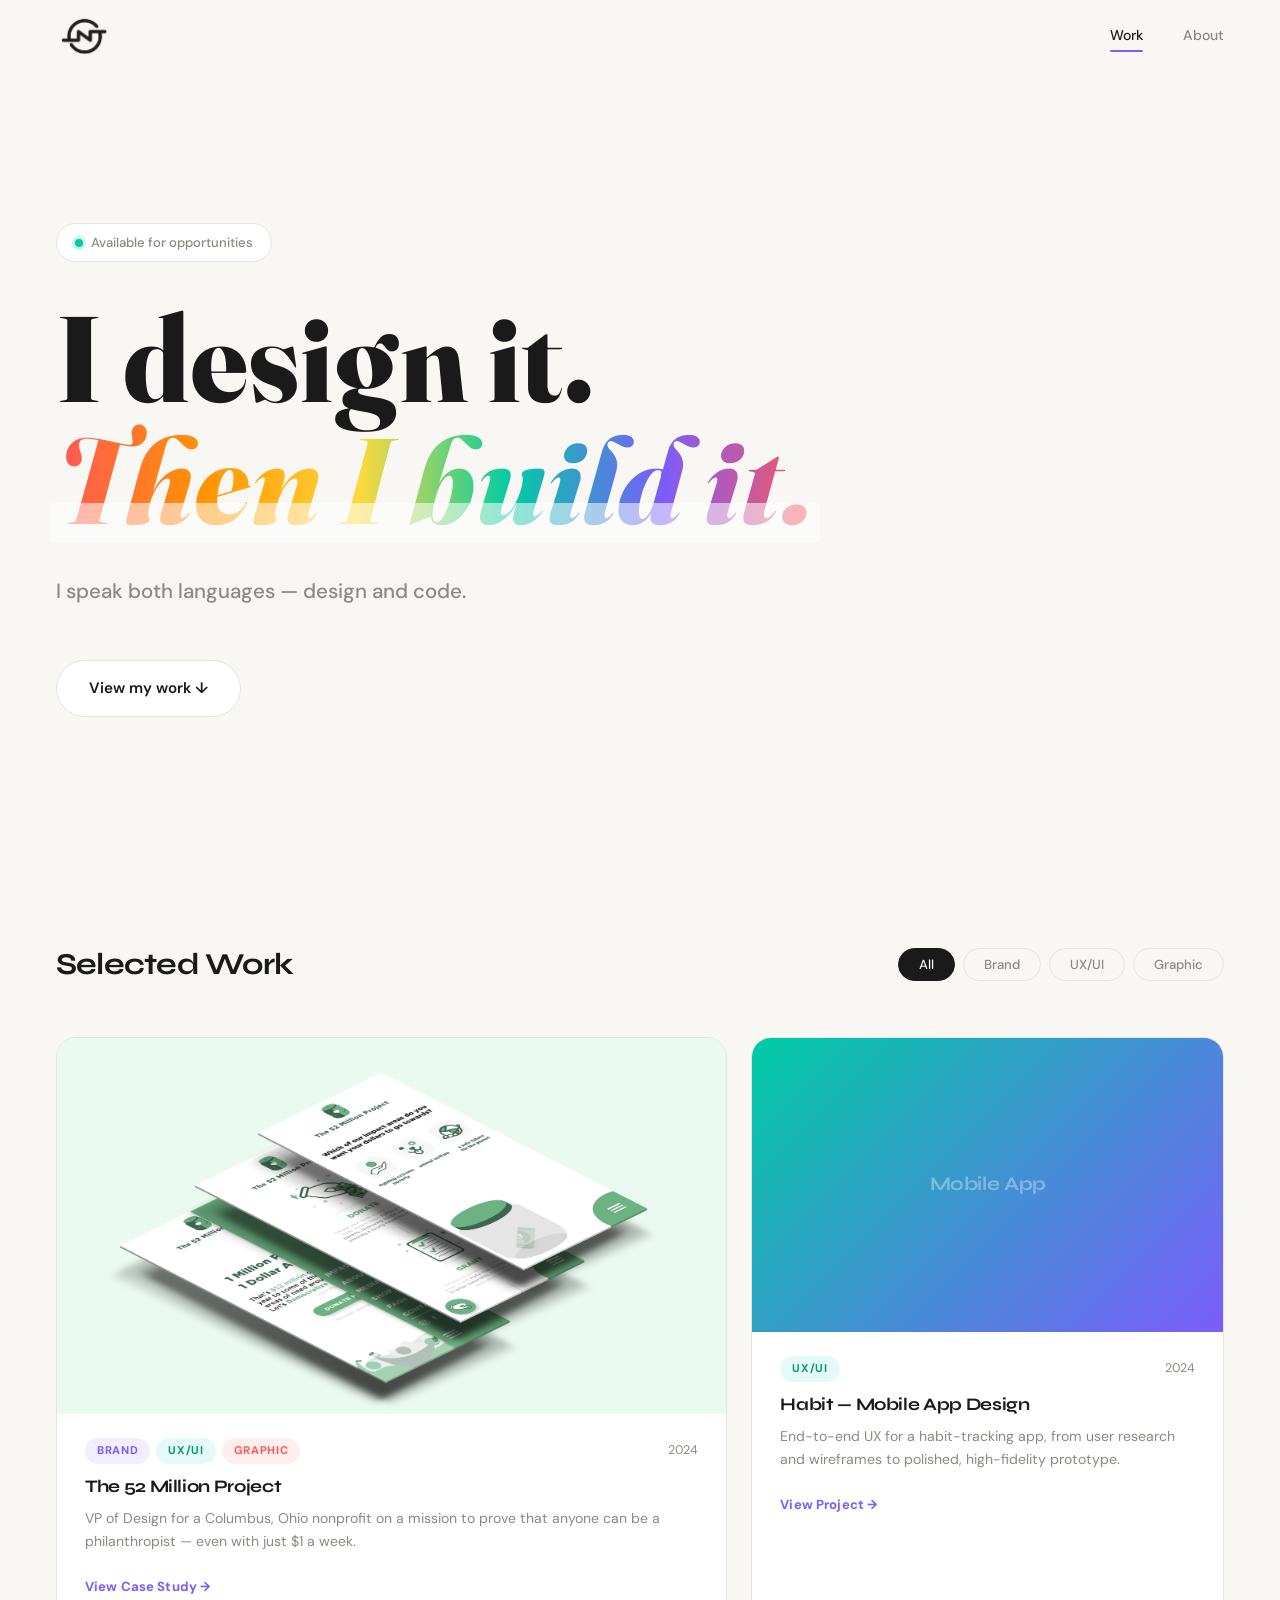
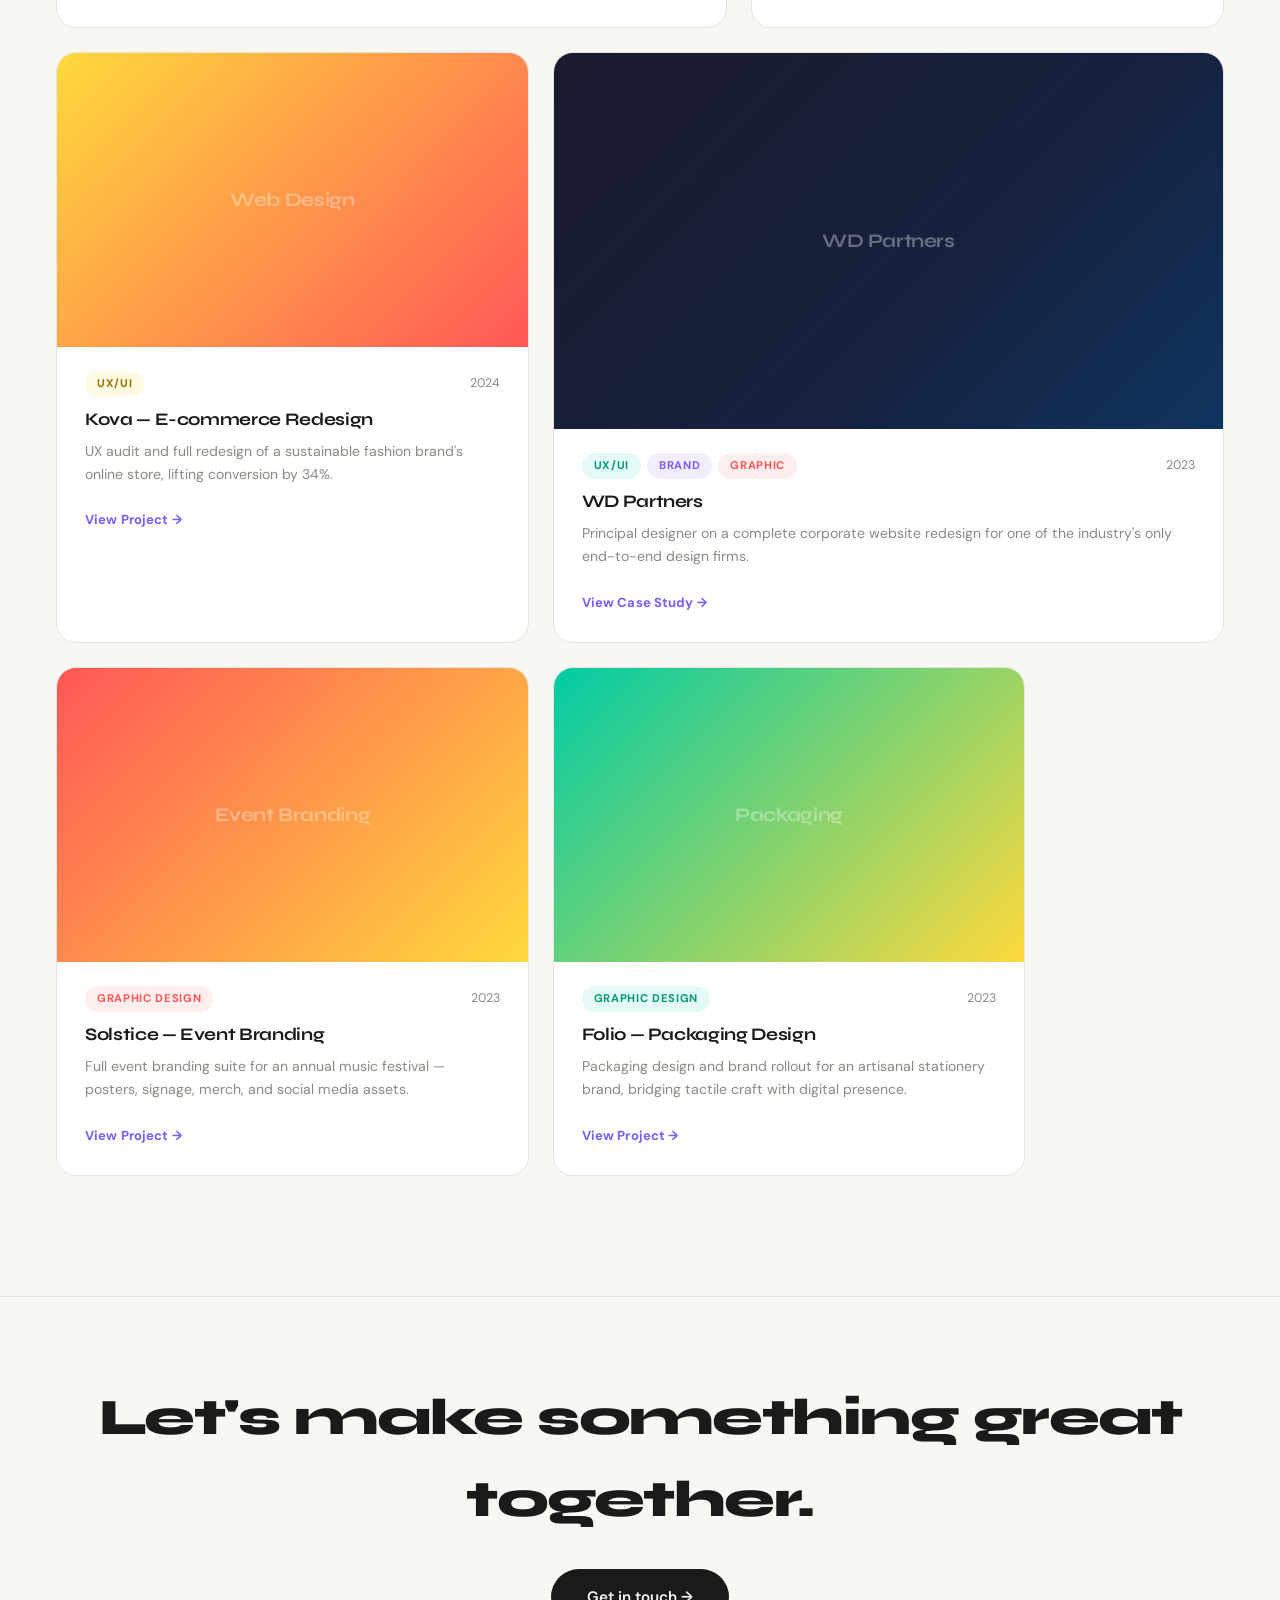
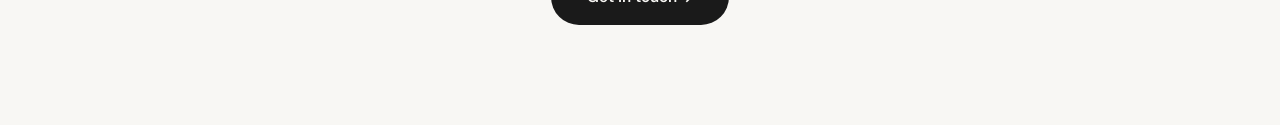
==== index.html @ 89719094 "Add WD Partners case study Co-Authored-By: Claude Sonnet 4.6 <noreply@anthropic.com>" ====
<!DOCTYPE html>
<html lang="en">
<head>
  <meta charset="UTF-8">
  <meta name="viewport" content="width=device-width, initial-scale=1.0">
  <title>Your Name — Designer</title>
  <link rel="preconnect" href="https://fonts.googleapis.com">
  <link rel="preconnect" href="https://fonts.gstatic.com" crossorigin>
  <link href="https://fonts.googleapis.com/css2?family=Fraunces:ital,opsz,wght@0,9..144,700;0,9..144,800;1,9..144,700;1,9..144,800&family=Syne:wght@400;600;700;800&family=DM+Sans:ital,opsz,wght@0,9..40,300;0,9..40,400;0,9..40,500;1,9..40,300&display=swap" rel="stylesheet">
  <link rel="stylesheet" href="style.css">
</head>
<body>

  <!-- Navigation -->
  <nav class="nav" id="nav">
    <a href="index.html" class="nav-logo">
      <img src="images/logo.png" alt="Nick Stewart" class="nav-logo-img">
    </a>
    <div class="nav-links">
      <a href="index.html" class="nav-link active">Work</a>
      <a href="about.html" class="nav-link">About</a>
    </div>
  </nav>

  <!-- Hero -->
  <section class="hero">
    <div class="hero-badge">
      <span class="badge-dot"></span>
      Available for opportunities
    </div>
    <h1 class="hero-title">
      I design it.<br>
      <em><span class="highlight">Then I build it.</span></em>
    </h1>
    <p class="hero-sub">
      I speak both languages — design and code.
    </p>
    <a href="#work" class="hero-cta">View my work ↓</a>
  </section>

  <!-- Work -->
  <section class="work" id="work">
    <div class="section-header">
      <h2 class="section-title">Selected Work</h2>
      <div class="filter-tabs">
        <button class="filter-btn active" data-filter="all">All</button>
        <button class="filter-btn" data-filter="brand">Brand</button>
        <button class="filter-btn" data-filter="ux">UX/UI</button>
        <button class="filter-btn" data-filter="graphic">Graphic</button>
      </div>
    </div>

    <div class="projects-grid">

      <!-- Project 1 — Featured -->
      <article class="project-card featured reveal" data-category="brand ux graphic">
        <a href="52-million-project.html" class="project-img-link">
          <div class="project-img" style="background-image: url('images/PerspectiveMockup52.jpg'); background-size: cover; background-position: center;">
          </div>
        </a>
        <div class="project-info">
          <div class="project-meta">
            <div class="project-tags">
              <span class="project-tag tag-purple">Brand</span>
              <span class="project-tag tag-mint">UX/UI</span>
              <span class="project-tag tag-coral">Graphic</span>
            </div>
            <span class="project-year">2024</span>
          </div>
          <h3 class="project-title">The 52 Million Project</h3>
          <p class="project-desc">VP of Design for a Columbus, Ohio nonprofit on a mission to prove that anyone can be a philanthropist — even with just $1 a week.</p>
          <a href="52-million-project.html" class="project-link">View Case Study →</a>
        </div>
      </article>

      <!-- Project 2 -->
      <article class="project-card reveal" data-category="ux">
        <div class="project-img" style="background: linear-gradient(135deg, #00CBA4 0%, #7C5CFC 100%);">
          <div class="project-placeholder-text">Mobile App</div>
        </div>
        <div class="project-info">
          <div class="project-meta">
            <span class="project-tag tag-mint">UX/UI</span>
            <span class="project-year">2024</span>
          </div>
          <h3 class="project-title">Habit — Mobile App Design</h3>
          <p class="project-desc">End-to-end UX for a habit-tracking app, from user research and wireframes to polished, high-fidelity prototype.</p>
          <span class="project-link">View Project →</span>
        </div>
      </article>

      <!-- Project 3 -->
      <article class="project-card reveal" data-category="ux">
        <div class="project-img" style="background: linear-gradient(135deg, #FFD93D 0%, #FF5757 100%);">
          <div class="project-placeholder-text">Web Design</div>
        </div>
        <div class="project-info">
          <div class="project-meta">
            <span class="project-tag tag-yellow">UX/UI</span>
            <span class="project-year">2024</span>
          </div>
          <h3 class="project-title">Kova — E-commerce Redesign</h3>
          <p class="project-desc">UX audit and full redesign of a sustainable fashion brand's online store, lifting conversion by 34%.</p>
          <span class="project-link">View Project →</span>
        </div>
      </article>

      <!-- Project 4 — Featured -->
      <article class="project-card featured reveal" data-category="ux brand graphic">
        <a href="wd-partners.html" class="project-img-link">
          <div class="project-img" style="background: linear-gradient(135deg, #1a1a2e 0%, #16213e 60%, #0f3460 100%);">
            <div class="project-placeholder-text">WD Partners</div>
          </div>
        </a>
        <div class="project-info">
          <div class="project-meta">
            <div class="project-tags">
              <span class="project-tag tag-mint">UX/UI</span>
              <span class="project-tag tag-purple">Brand</span>
              <span class="project-tag tag-coral">Graphic</span>
            </div>
            <span class="project-year">2023</span>
          </div>
          <h3 class="project-title">WD Partners</h3>
          <p class="project-desc">Principal designer on a complete corporate website redesign for one of the industry's only end-to-end design firms.</p>
          <a href="wd-partners.html" class="project-link">View Case Study →</a>
        </div>
      </article>

      <!-- Project 5 -->
      <article class="project-card reveal" data-category="graphic">
        <div class="project-img" style="background: linear-gradient(135deg, #FF5757 0%, #FFD93D 100%);">
          <div class="project-placeholder-text">Event Branding</div>
        </div>
        <div class="project-info">
          <div class="project-meta">
            <span class="project-tag tag-coral">Graphic Design</span>
            <span class="project-year">2023</span>
          </div>
          <h3 class="project-title">Solstice — Event Branding</h3>
          <p class="project-desc">Full event branding suite for an annual music festival — posters, signage, merch, and social media assets.</p>
          <span class="project-link">View Project →</span>
        </div>
      </article>

      <!-- Project 6 -->
      <article class="project-card reveal" data-category="graphic">
        <div class="project-img" style="background: linear-gradient(135deg, #00CBA4 0%, #FFD93D 100%);">
          <div class="project-placeholder-text">Packaging</div>
        </div>
        <div class="project-info">
          <div class="project-meta">
            <span class="project-tag tag-mint">Graphic Design</span>
            <span class="project-year">2023</span>
          </div>
          <h3 class="project-title">Folio — Packaging Design</h3>
          <p class="project-desc">Packaging design and brand rollout for an artisanal stationery brand, bridging tactile craft with digital presence.</p>
          <span class="project-link">View Project →</span>
        </div>
      </article>

    </div>
  </section>

  <!-- Footer -->
  <footer class="footer">
    <p class="footer-text">Let's make something great together.</p>
    <a href="about.html" class="footer-cta">Get in touch →</a>
  </footer>

  <script src="script.js"></script>
</body>
</html>
---- style.css ----
/* ===========================
   DESIGN TOKENS
=========================== */
:root {
  --bg: #F8F7F4;
  --surface: #FFFFFF;
  --text: #1A1A1A;
  --text-muted: #8A8A84;
  --coral: #FF5757;
  --purple: #7C5CFC;
  --mint: #00CBA4;
  --yellow: #FFD93D;
  --border: #E5E5DF;

  --font-display: 'Syne', sans-serif;
  --font-body: 'DM Sans', sans-serif;

  --radius: 20px;
  --radius-sm: 10px;
  --nav-height: 72px;
  --transition: 0.3s cubic-bezier(0.4, 0, 0.2, 1);
}

/* ===========================
   RESET & BASE
=========================== */
*, *::before, *::after {
  box-sizing: border-box;
  margin: 0;
  padding: 0;
}

html { scroll-behavior: smooth; }

body {
  font-family: var(--font-body);
  background: var(--bg);
  color: var(--text);
  line-height: 1.6;
  -webkit-font-smoothing: antialiased;
}

a { text-decoration: none; color: inherit; }

/* ===========================
   NAVIGATION
=========================== */
.nav {
  position: fixed;
  top: 0;
  left: 0;
  right: 0;
  height: var(--nav-height);
  display: flex;
  align-items: center;
  justify-content: space-between;
  padding: 0 56px;
  z-index: 100;
  transition: var(--transition);
}

.nav.scrolled {
  background: rgba(248, 247, 244, 0.92);
  backdrop-filter: blur(12px);
  -webkit-backdrop-filter: blur(12px);
  border-bottom: 1px solid var(--border);
}

.nav-logo {
  display: flex;
  align-items: center;
  transition: opacity var(--transition);
}

.nav-logo:hover { opacity: 0.75; }

.nav-logo-img {
  height: 48px;
  width: auto;
  display: block;
}

.nav-links { display: flex; gap: 40px; }

.nav-link {
  font-size: 0.88rem;
  font-weight: 500;
  color: var(--text-muted);
  transition: color var(--transition);
  position: relative;
  padding-bottom: 2px;
}

.nav-link::after {
  content: '';
  position: absolute;
  bottom: -4px;
  left: 0;
  width: 0;
  height: 2px;
  background: var(--purple);
  border-radius: 2px;
  transition: width var(--transition);
}

.nav-link:hover,
.nav-link.active { color: var(--text); }

.nav-link:hover::after,
.nav-link.active::after { width: 100%; }

/* ===========================
   HERO — INDEX
=========================== */
.hero {
  min-height: 100vh;
  display: flex;
  flex-direction: column;
  justify-content: center;
  padding: calc(var(--nav-height) + 48px) 56px 80px;
  max-width: 1280px;
  margin: 0 auto;
}

.hero-badge {
  display: inline-flex;
  align-items: center;
  gap: 8px;
  font-size: 0.82rem;
  font-weight: 500;
  color: var(--text-muted);
  margin-bottom: 36px;
  padding: 8px 18px;
  background: var(--surface);
  border: 1px solid var(--border);
  border-radius: 100px;
  width: fit-content;
}

.badge-dot {
  width: 8px;
  height: 8px;
  border-radius: 50%;
  background: var(--mint);
  box-shadow: 0 0 0 3px rgba(0, 203, 164, 0.2);
  animation: pulse-dot 2.5s ease-in-out infinite;
}

@keyframes pulse-dot {
  0%, 100% { box-shadow: 0 0 0 3px rgba(0, 203, 164, 0.2); }
  50% { box-shadow: 0 0 0 7px rgba(0, 203, 164, 0.08); }
}

.hero-title {
  font-family: 'Fraunces', serif;
  font-size: clamp(58px, 9.5vw, 128px);
  font-weight: 800;
  line-height: 1.0;
  letter-spacing: 0.01em;
  margin-bottom: 32px;
}

.hero-title em {
  font-style: italic;
}

.hero-title .highlight,
.about-title .highlight {
  position: relative;
  display: inline-block;
  background: linear-gradient(90deg, #FF5757, #FF9500, #FFD93D, #00CBA4, #7C5CFC, #FF5757);
  -webkit-background-clip: text;
  -webkit-text-fill-color: transparent;
  background-clip: text;
}

.hero-title .highlight::after,
.about-title .highlight::after {
  content: '';
  position: absolute;
  bottom: 0;
  left: -6px;
  right: -6px;
  height: 32%;
  background: rgba(255, 255, 255, 0.55);
  z-index: 1;
  border-radius: 3px;
}

.hero-sub {
  font-size: clamp(1.05rem, 1.6vw, 1.3rem);
  color: var(--text-muted);
  font-weight: 500;
  line-height: 1.7;
  margin-bottom: 52px;
  max-width: 440px;
}

.hero-cta {
  display: inline-flex;
  align-items: center;
  gap: 10px;
  font-size: 0.95rem;
  font-weight: 600;
  color: var(--text);
  padding: 15px 32px;
  background: var(--surface);
  border: 1.5px solid var(--border);
  border-radius: 100px;
  transition: all var(--transition);
  width: fit-content;
}

.hero-cta:hover {
  background: var(--text);
  color: var(--bg);
  border-color: var(--text);
  transform: translateY(-2px);
  box-shadow: 0 12px 32px rgba(26, 26, 26, 0.15);
}

/* ===========================
   WORK SECTION
=========================== */
.work {
  padding: 40px 56px 120px;
  max-width: 1280px;
  margin: 0 auto;
}

.section-header {
  display: flex;
  align-items: center;
  justify-content: space-between;
  margin-bottom: 48px;
  flex-wrap: wrap;
  gap: 20px;
}

.section-title {
  font-family: var(--font-display);
  font-size: 1.9rem;
  font-weight: 700;
  letter-spacing: -0.025em;
}

.filter-tabs { display: flex; gap: 8px; flex-wrap: wrap; }

.filter-btn {
  padding: 7px 20px;
  border: 1.5px solid var(--border);
  border-radius: 100px;
  background: none;
  font-family: var(--font-body);
  font-size: 0.82rem;
  font-weight: 500;
  color: var(--text-muted);
  cursor: pointer;
  transition: all var(--transition);
}

.filter-btn:hover {
  border-color: var(--text);
  color: var(--text);
}

.filter-btn.active {
  background: var(--text);
  border-color: var(--text);
  color: var(--bg);
}

/* ===========================
   PROJECT GRID
=========================== */
.projects-grid {
  display: grid;
  grid-template-columns: repeat(12, 1fr);
  gap: 24px;
}

.project-card {
  grid-column: span 5;
  border-radius: var(--radius);
  overflow: hidden;
  background: var(--surface);
  border: 1px solid var(--border);
  cursor: pointer;
  transition: transform var(--transition), box-shadow var(--transition);
}

.project-card.featured { grid-column: span 7; }

.project-card:nth-child(4) { grid-column: span 7; }
.project-card:nth-child(3) { grid-column: span 5; }

.project-card:hover {
  transform: translateY(-6px);
  box-shadow: 0 20px 56px rgba(0, 0, 0, 0.09);
}

.project-img {
  width: 100%;
  aspect-ratio: 16 / 10;
  display: flex;
  align-items: center;
  justify-content: center;
  overflow: hidden;
  position: relative;
}

.project-card.featured .project-img,
.project-card:nth-child(4) .project-img { aspect-ratio: 16 / 9; }

.project-placeholder-text {
  font-family: var(--font-display);
  font-weight: 700;
  font-size: 1.2rem;
  color: rgba(255, 255, 255, 0.35);
  letter-spacing: -0.02em;
  user-select: none;
}

.project-info { padding: 24px 28px 28px; }

.project-meta {
  display: flex;
  align-items: center;
  justify-content: space-between;
  margin-bottom: 12px;
}

.project-tag {
  font-size: 0.7rem;
  font-weight: 700;
  letter-spacing: 0.06em;
  text-transform: uppercase;
  padding: 4px 12px;
  border-radius: 100px;
}

.tag-purple { background: rgba(124, 92, 252, 0.1); color: var(--purple); }
.tag-mint   { background: rgba(0, 203, 164, 0.1);  color: #009977; }
.tag-coral  { background: rgba(255, 87, 87, 0.1);  color: var(--coral); }
.tag-yellow { background: rgba(255, 217, 61, 0.15); color: #9A7000; }

.project-tags { display: flex; gap: 6px; flex-wrap: wrap; }

.project-img-link { display: block; }
.project-img-link .project-img { transition: opacity var(--transition); }
.project-img-link:hover .project-img { opacity: 0.92; }

.project-year {
  font-size: 0.78rem;
  color: var(--text-muted);
}

.project-title {
  font-family: var(--font-display);
  font-size: 1.1rem;
  font-weight: 700;
  letter-spacing: -0.02em;
  margin-bottom: 8px;
  line-height: 1.3;
}

.project-desc {
  font-size: 0.88rem;
  color: var(--text-muted);
  line-height: 1.65;
  margin-bottom: 20px;
}

.project-link {
  font-size: 0.82rem;
  font-weight: 700;
  color: var(--purple);
  letter-spacing: 0.01em;
  transition: letter-spacing var(--transition);
}

.project-card:hover .project-link { letter-spacing: 0.04em; }

/* Hidden cards */
.project-card.hidden {
  display: none;
}

/* ===========================
   INDEX FOOTER
=========================== */
.footer {
  text-align: center;
  padding: 80px 56px 100px;
  border-top: 1px solid var(--border);
}

.footer-text {
  font-family: var(--font-display);
  font-size: clamp(28px, 4vw, 52px);
  font-weight: 800;
  letter-spacing: -0.03em;
  margin-bottom: 28px;
}

.footer-cta {
  display: inline-flex;
  align-items: center;
  gap: 8px;
  font-size: 0.95rem;
  font-weight: 600;
  color: var(--bg);
  background: var(--text);
  padding: 16px 36px;
  border-radius: 100px;
  transition: all var(--transition);
}

.footer-cta:hover {
  background: var(--purple);
  transform: translateY(-2px);
  box-shadow: 0 12px 32px rgba(124, 92, 252, 0.28);
}

/* ===========================
   ABOUT PAGE — HERO
=========================== */
.about-hero {
  min-height: 100vh;
  display: grid;
  grid-template-columns: 1fr 1fr;
  align-items: center;
  gap: 64px;
  padding: calc(var(--nav-height) + 48px) 56px 80px;
  max-width: 1280px;
  margin: 0 auto;
}

.about-greeting {
  display: inline-block;
  font-size: 0.82rem;
  font-weight: 600;
  letter-spacing: 0.1em;
  text-transform: uppercase;
  color: var(--purple);
  margin-bottom: 20px;
}

.about-title {
  font-family: 'Fraunces', serif;
  font-size: clamp(40px, 5.5vw, 72px);
  font-weight: 800;
  line-height: 1.05;
  letter-spacing: 0.01em;
  margin-bottom: 28px;
}

.about-title em {
  font-style: italic;
}

.about-bio {
  font-size: 1.05rem;
  color: var(--text-muted);
  line-height: 1.8;
  font-weight: 300;
  max-width: 480px;
  margin-bottom: 36px;
}

.about-bio strong { color: var(--text); font-weight: 500; }

.about-cta-group { display: flex; gap: 12px; flex-wrap: wrap; }

.btn-primary {
  display: inline-flex;
  align-items: center;
  gap: 8px;
  padding: 14px 30px;
  background: var(--text);
  color: var(--bg);
  border-radius: 100px;
  font-size: 0.9rem;
  font-weight: 600;
  transition: all var(--transition);
}

.btn-primary:hover {
  background: var(--purple);
  transform: translateY(-2px);
  box-shadow: 0 10px 28px rgba(124, 92, 252, 0.28);
}

.btn-secondary {
  display: inline-flex;
  align-items: center;
  gap: 8px;
  padding: 14px 30px;
  background: none;
  color: var(--text);
  border: 1.5px solid var(--border);
  border-radius: 100px;
  font-size: 0.9rem;
  font-weight: 600;
  transition: all var(--transition);
}

.btn-secondary:hover {
  border-color: var(--text);
  transform: translateY(-2px);
}

/* Photo */
.about-photo-wrap {
  display: flex;
  justify-content: center;
  align-items: center;
}

.photo-frame {
  width: 100%;
  max-width: 420px;
  aspect-ratio: 4 / 5;
  border-radius: 28px;
  background: linear-gradient(135deg, #7C5CFC 0%, #FF5757 50%, #FFD93D 100%);
  display: flex;
  align-items: flex-end;
  justify-content: center;
  overflow: hidden;
  position: relative;
}

.headshot-img {
  width: 100%;
  height: 100%;
  object-fit: cover;
  object-position: top;
  display: block;
}

/* ===========================
   ABOUT — DETAILS
=========================== */
.about-details {
  padding: 0 56px 80px;
  max-width: 1280px;
  margin: 0 auto;
  display: grid;
  grid-template-columns: 1fr 1fr;
  gap: 64px;
  align-items: start;
}

.about-section-label {
  font-size: 0.75rem;
  font-weight: 700;
  letter-spacing: 0.1em;
  text-transform: uppercase;
  color: var(--text-muted);
  margin-bottom: 24px;
}

.skill-group { margin-bottom: 32px; }

.skill-group-name {
  font-family: var(--font-display);
  font-size: 0.9rem;
  font-weight: 700;
  margin-bottom: 12px;
  letter-spacing: -0.01em;
}

.skill-tags {
  display: flex;
  flex-wrap: wrap;
  gap: 8px;
}

.skill-tag {
  padding: 6px 14px;
  background: var(--surface);
  border: 1px solid var(--border);
  border-radius: 100px;
  font-size: 0.82rem;
  font-weight: 500;
  color: var(--text-muted);
  transition: all var(--transition);
}

.skill-tag:hover {
  border-color: var(--purple);
  color: var(--purple);
  background: rgba(124, 92, 252, 0.06);
}

/* Stats */
.stats-grid {
  display: grid;
  grid-template-columns: 1fr 1fr;
  gap: 16px;
  margin-bottom: 40px;
}

.stat-card {
  background: var(--surface);
  border: 1px solid var(--border);
  border-radius: var(--radius-sm);
  padding: 20px 22px;
}

.stat-number {
  font-family: var(--font-display);
  font-size: 2.2rem;
  font-weight: 800;
  letter-spacing: -0.04em;
  line-height: 1;
  margin-bottom: 4px;
}

.stat-label {
  font-size: 0.78rem;
  color: var(--text-muted);
  font-weight: 400;
}

.stat-card:nth-child(1) .stat-number { color: var(--purple); }
.stat-card:nth-child(2) .stat-number { color: var(--coral); }
.stat-card:nth-child(3) .stat-number { color: var(--mint); }
.stat-card:nth-child(4) .stat-number { color: #9A7000; }

/* ===========================
   CONTACT SECTION
=========================== */
.contact-section {
  padding: 80px 56px 100px;
  max-width: 1280px;
  margin: 0 auto;
  border-top: 1px solid var(--border);
}

.contact-inner {
  display: grid;
  grid-template-columns: 1fr 1fr;
  gap: 64px;
  align-items: center;
}

.contact-heading {
  font-family: var(--font-display);
  font-size: clamp(36px, 5vw, 64px);
  font-weight: 800;
  letter-spacing: -0.03em;
  line-height: 1.05;
  margin-bottom: 16px;
}

.contact-heading em {
  font-style: italic;
  color: var(--mint);
}

.contact-sub {
  font-size: 1rem;
  color: var(--text-muted);
  line-height: 1.7;
  font-weight: 300;
}

.contact-links { display: flex; flex-direction: column; gap: 12px; }

.contact-link {
  display: flex;
  align-items: center;
  justify-content: space-between;
  padding: 18px 24px;
  background: var(--surface);
  border: 1px solid var(--border);
  border-radius: var(--radius-sm);
  transition: all var(--transition);
}

.contact-link:hover {
  border-color: transparent;
  background: var(--text);
  color: var(--bg);
  transform: translateX(4px);
}

.contact-link-label { font-weight: 500; font-size: 0.9rem; }
.contact-link-value { font-size: 0.85rem; color: var(--text-muted); }
.contact-link:hover .contact-link-value { color: rgba(248, 247, 244, 0.6); }
.contact-link-arrow { font-size: 1rem; transition: transform var(--transition); }
.contact-link:hover .contact-link-arrow { transform: translate(3px, -3px); }

/* ===========================
   SCROLL REVEAL
=========================== */
.reveal {
  opacity: 0;
  transform: translateY(28px);
  transition: opacity 0.65s cubic-bezier(0.4, 0, 0.2, 1),
              transform 0.65s cubic-bezier(0.4, 0, 0.2, 1);
}

.reveal.visible {
  opacity: 1;
  transform: translateY(0);
}

/* ===========================
   RESPONSIVE
=========================== */
@media (max-width: 960px) {
  .nav { padding: 0 28px; }

  .hero { padding: calc(var(--nav-height) + 32px) 28px 60px; }
  .work { padding: 40px 28px 80px; }

  .projects-grid { grid-template-columns: 1fr; gap: 16px; }
  .project-card,
  .project-card.featured,
  .project-card:nth-child(3),
  .project-card:nth-child(4) { grid-column: span 1; }

  .about-hero {
    grid-template-columns: 1fr;
    gap: 40px;
    padding: calc(var(--nav-height) + 32px) 28px 60px;
  }

  .about-photo-wrap { order: -1; }
  .photo-frame { max-width: 280px; aspect-ratio: 1; }

  .about-details {
    grid-template-columns: 1fr;
    gap: 48px;
    padding: 0 28px 60px;
  }

  .contact-section { padding: 60px 28px 80px; }
  .contact-inner { grid-template-columns: 1fr; gap: 40px; }

  .footer { padding: 60px 28px 80px; }
}

@media (max-width: 600px) {
  .hero-title { font-size: 44px; }
  .about-title { font-size: 36px; }
  .section-header { flex-direction: column; align-items: flex-start; }
  .stats-grid { grid-template-columns: 1fr 1fr; }
}
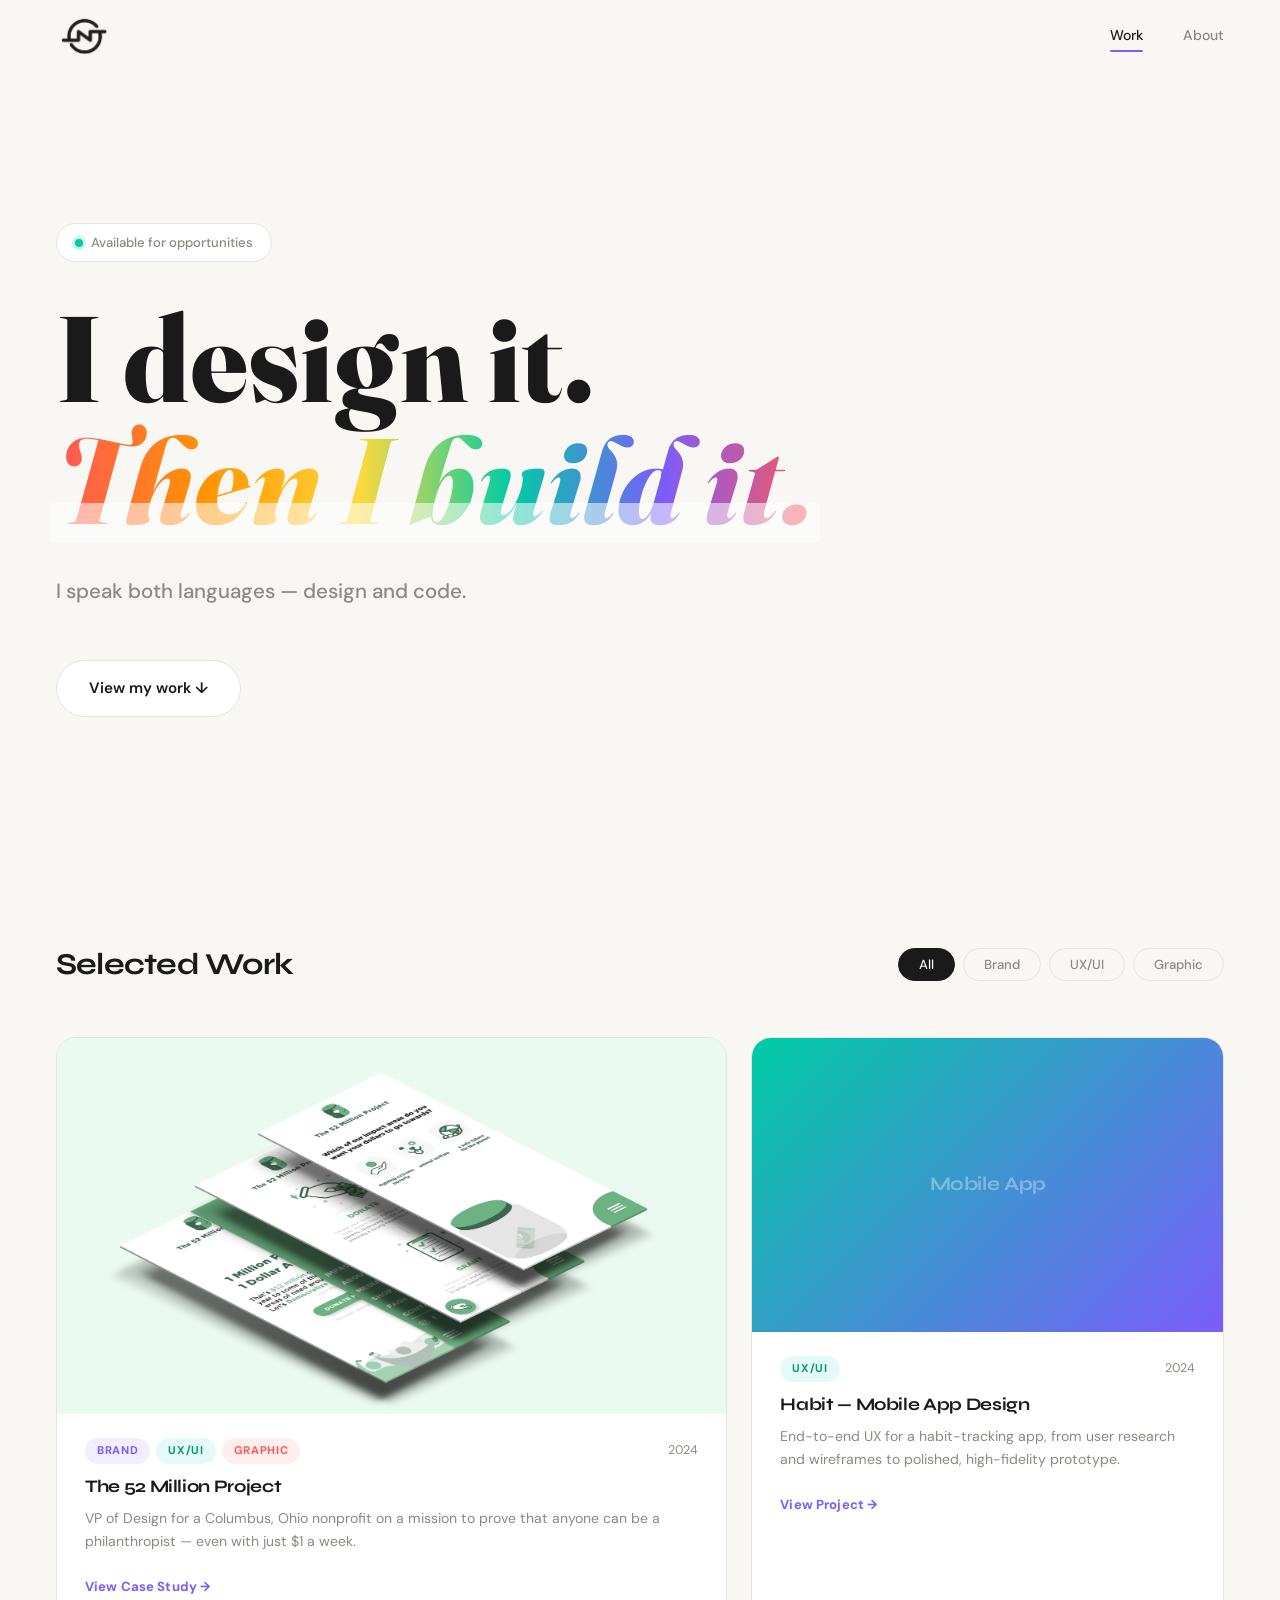
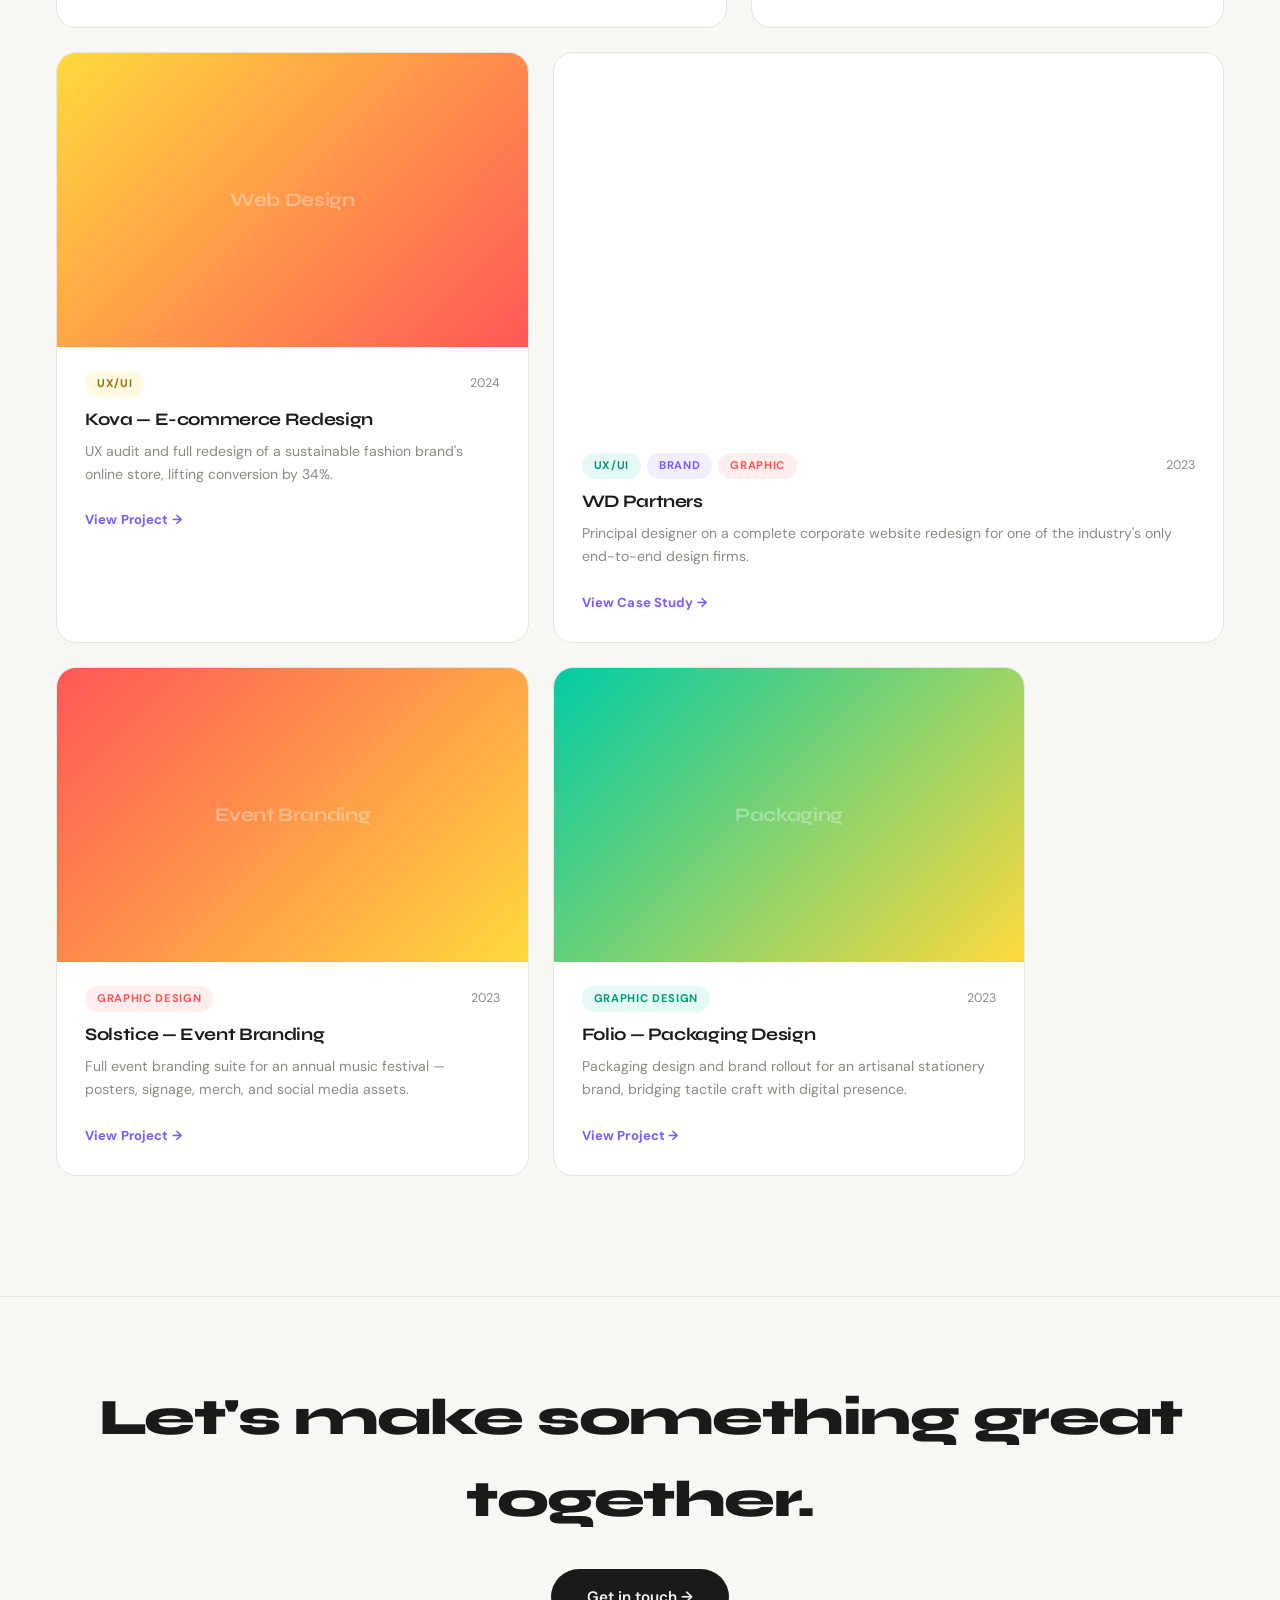
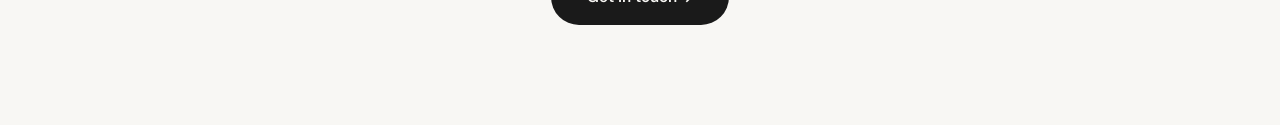
==== commit 9b36dde8: "Add WD Partners images Co-Authored-By: Claude Sonnet 4.6 <noreply@anthropic.com>" ====
--- a/index.html
+++ b/index.html
@@ -108,8 +108,7 @@
       <!-- Project 4 — Featured -->
       <article class="project-card featured reveal" data-category="ux brand graphic">
         <a href="wd-partners.html" class="project-img-link">
-          <div class="project-img" style="background: linear-gradient(135deg, #1a1a2e 0%, #16213e 60%, #0f3460 100%);">
-            <div class="project-placeholder-text">WD Partners</div>
+          <div class="project-img" style="background-image: url('images/WDImages/IsometricWD2-01.png'); background-size: cover; background-position: center;">
           </div>
         </a>
         <div class="project-info">
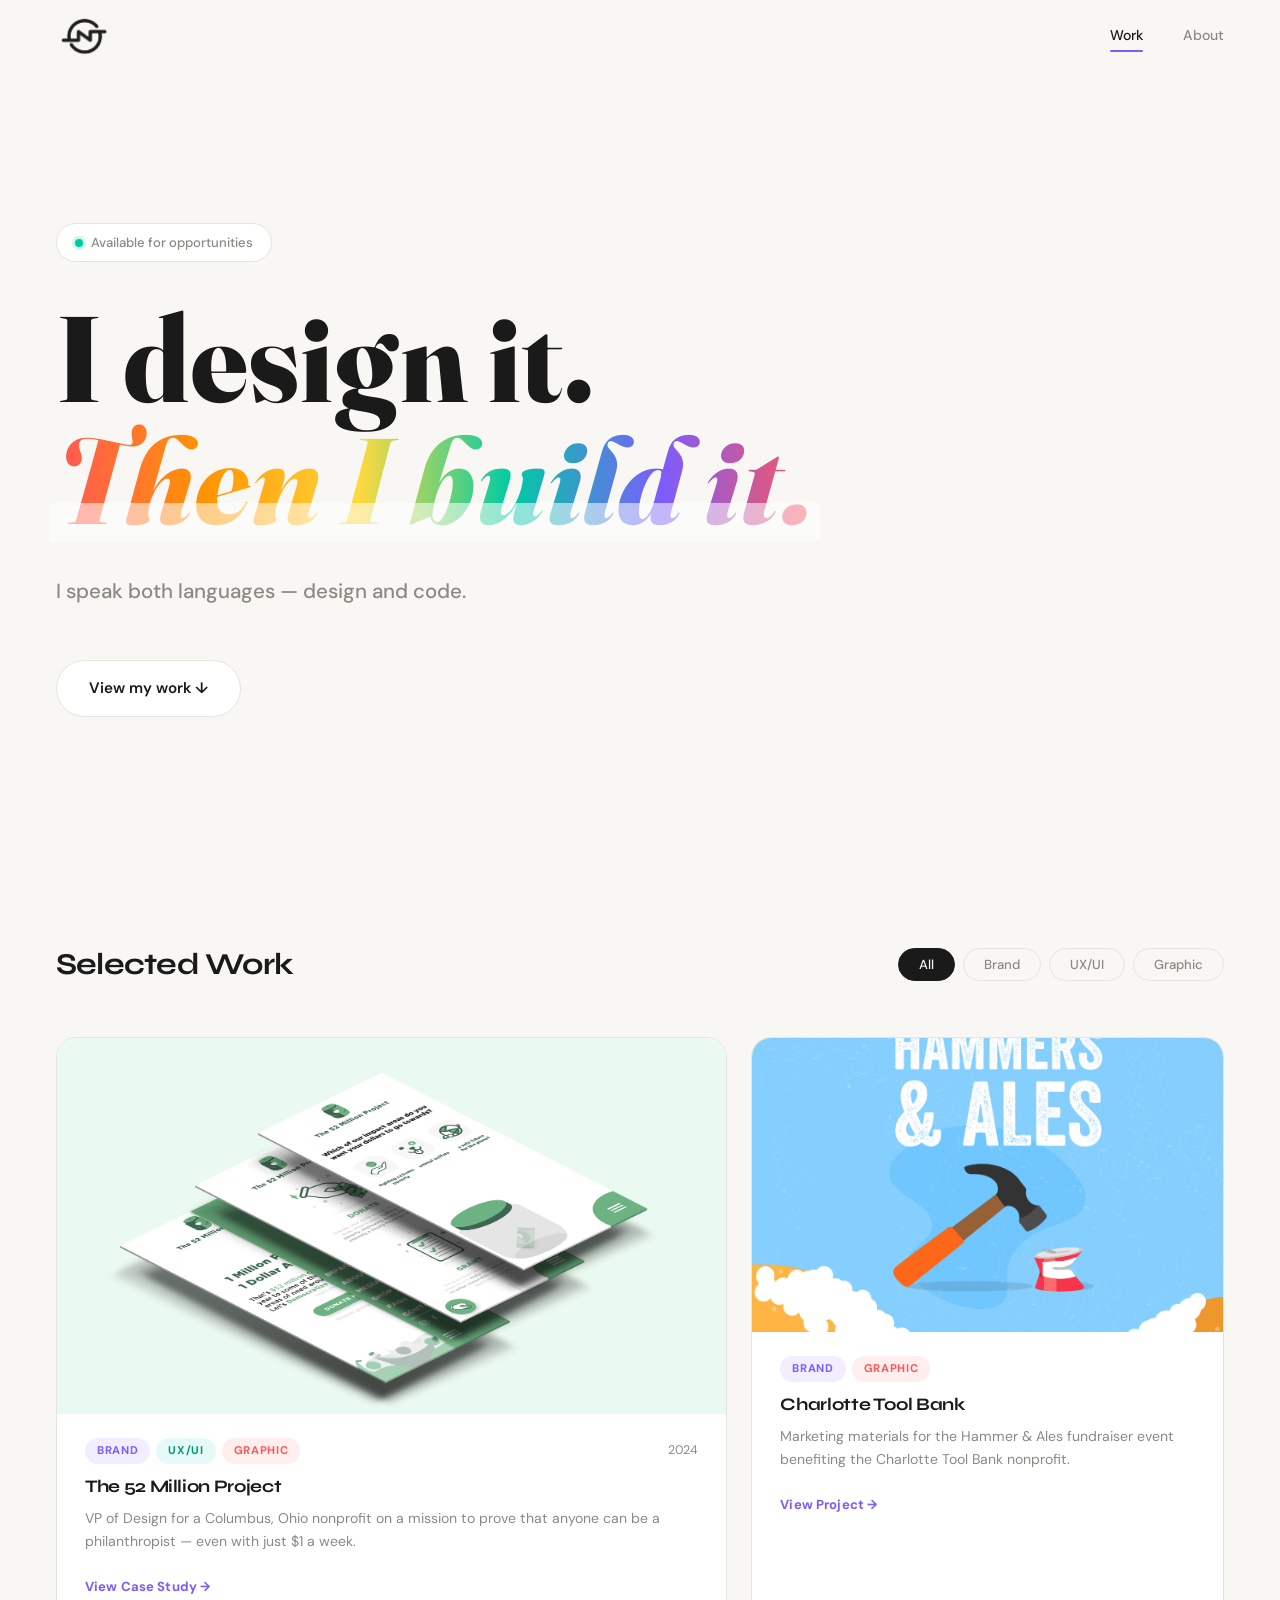
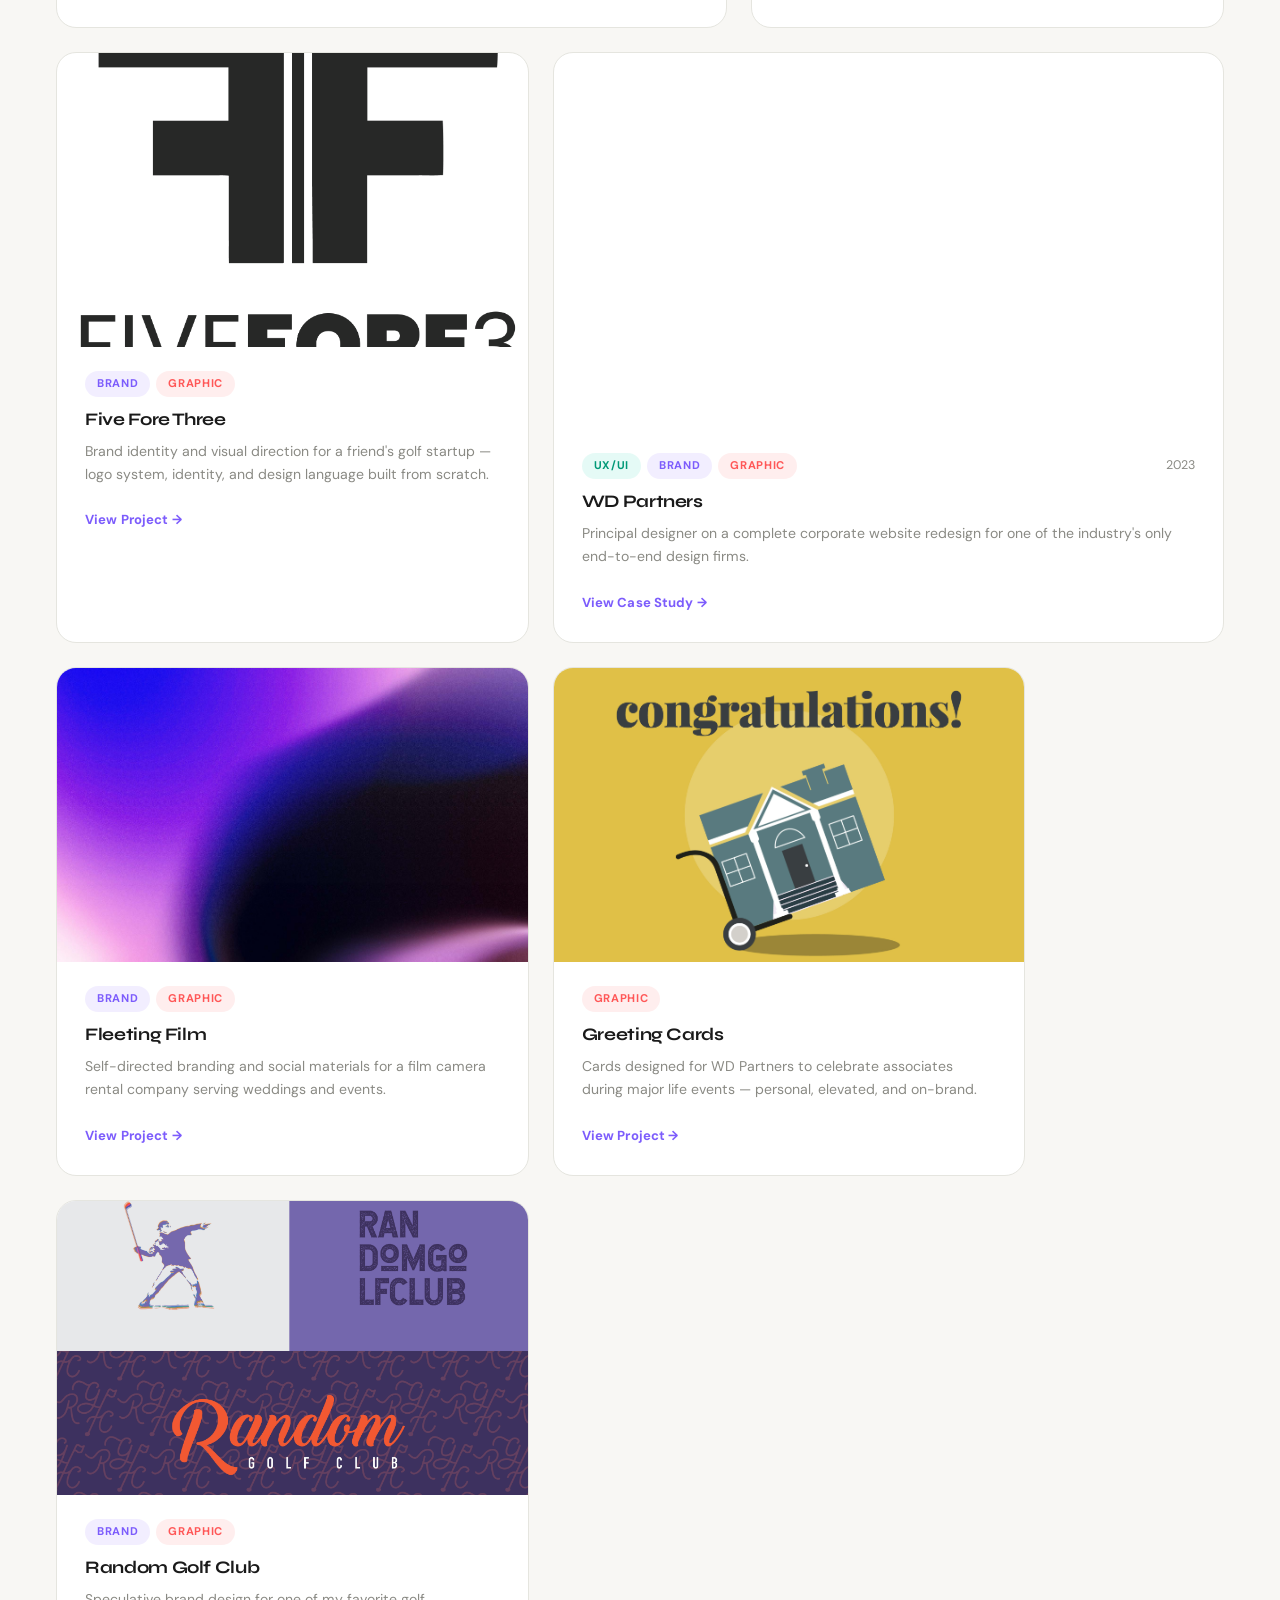
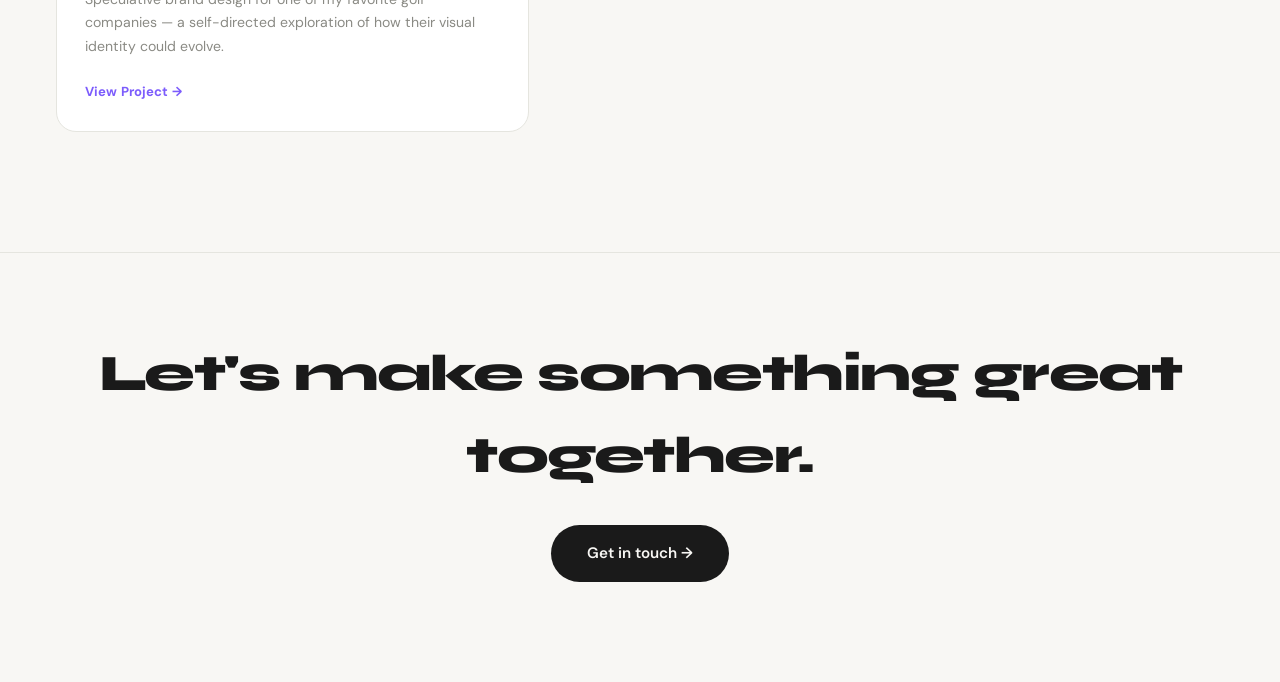
==== commit 72757341: "Add Other Work page and 5 new project cards Co-Authored-By: Claude Sonnet 4.6 <noreply@anthropic.com" ====
--- a/index.html
+++ b/index.html
@@ -74,34 +74,40 @@
       </article>
 
       <!-- Project 2 -->
-      <article class="project-card reveal" data-category="ux">
-        <div class="project-img" style="background: linear-gradient(135deg, #00CBA4 0%, #7C5CFC 100%);">
-          <div class="project-placeholder-text">Mobile App</div>
-        </div>
-        <div class="project-info">
-          <div class="project-meta">
-            <span class="project-tag tag-mint">UX/UI</span>
-            <span class="project-year">2024</span>
-          </div>
-          <h3 class="project-title">Habit — Mobile App Design</h3>
-          <p class="project-desc">End-to-end UX for a habit-tracking app, from user research and wireframes to polished, high-fidelity prototype.</p>
-          <span class="project-link">View Project →</span>
+      <article class="project-card reveal" data-category="brand graphic">
+        <a href="other-work.html#charlotte-tool-bank" class="project-img-link">
+          <div class="project-img" style="background-image: url('images/CharlotteToolBank/Hammer%26Ales-03.jpg'); background-size: cover; background-position: center;">
+          </div>
+        </a>
+        <div class="project-info">
+          <div class="project-meta">
+            <div class="project-tags">
+              <span class="project-tag tag-purple">Brand</span>
+              <span class="project-tag tag-coral">Graphic</span>
+            </div>
+          </div>
+          <h3 class="project-title">Charlotte Tool Bank</h3>
+          <p class="project-desc">Marketing materials for the Hammer &amp; Ales fundraiser event benefiting the Charlotte Tool Bank nonprofit.</p>
+          <a href="other-work.html#charlotte-tool-bank" class="project-link">View Project →</a>
         </div>
       </article>
 
       <!-- Project 3 -->
-      <article class="project-card reveal" data-category="ux">
-        <div class="project-img" style="background: linear-gradient(135deg, #FFD93D 0%, #FF5757 100%);">
-          <div class="project-placeholder-text">Web Design</div>
-        </div>
-        <div class="project-info">
-          <div class="project-meta">
-            <span class="project-tag tag-yellow">UX/UI</span>
-            <span class="project-year">2024</span>
-          </div>
-          <h3 class="project-title">Kova — E-commerce Redesign</h3>
-          <p class="project-desc">UX audit and full redesign of a sustainable fashion brand's online store, lifting conversion by 34%.</p>
-          <span class="project-link">View Project →</span>
+      <article class="project-card reveal" data-category="brand graphic">
+        <a href="other-work.html#five-fore-three" class="project-img-link">
+          <div class="project-img" style="background-image: url('images/FiveForeThreeImages/FiveFore3LogoFinal-01.png'); background-size: cover; background-position: center;">
+          </div>
+        </a>
+        <div class="project-info">
+          <div class="project-meta">
+            <div class="project-tags">
+              <span class="project-tag tag-purple">Brand</span>
+              <span class="project-tag tag-coral">Graphic</span>
+            </div>
+          </div>
+          <h3 class="project-title">Five Fore Three</h3>
+          <p class="project-desc">Brand identity and visual direction for a friend's golf startup — logo system, identity, and design language built from scratch.</p>
+          <a href="other-work.html#five-fore-three" class="project-link">View Project →</a>
         </div>
       </article>
 
@@ -127,34 +133,58 @@
       </article>
 
       <!-- Project 5 -->
-      <article class="project-card reveal" data-category="graphic">
-        <div class="project-img" style="background: linear-gradient(135deg, #FF5757 0%, #FFD93D 100%);">
-          <div class="project-placeholder-text">Event Branding</div>
-        </div>
-        <div class="project-info">
-          <div class="project-meta">
-            <span class="project-tag tag-coral">Graphic Design</span>
-            <span class="project-year">2023</span>
-          </div>
-          <h3 class="project-title">Solstice — Event Branding</h3>
-          <p class="project-desc">Full event branding suite for an annual music festival — posters, signage, merch, and social media assets.</p>
-          <span class="project-link">View Project →</span>
+      <article class="project-card reveal" data-category="brand graphic">
+        <a href="other-work.html#fleeting-film" class="project-img-link">
+          <div class="project-img" style="background-image: url('images/FleetingFilmImages/HeroImage.jpeg'); background-size: cover; background-position: center;">
+          </div>
+        </a>
+        <div class="project-info">
+          <div class="project-meta">
+            <div class="project-tags">
+              <span class="project-tag tag-purple">Brand</span>
+              <span class="project-tag tag-coral">Graphic</span>
+            </div>
+          </div>
+          <h3 class="project-title">Fleeting Film</h3>
+          <p class="project-desc">Self-directed branding and social materials for a film camera rental company serving weddings and events.</p>
+          <a href="other-work.html#fleeting-film" class="project-link">View Project →</a>
         </div>
       </article>
 
       <!-- Project 6 -->
       <article class="project-card reveal" data-category="graphic">
-        <div class="project-img" style="background: linear-gradient(135deg, #00CBA4 0%, #FFD93D 100%);">
-          <div class="project-placeholder-text">Packaging</div>
-        </div>
-        <div class="project-info">
-          <div class="project-meta">
-            <span class="project-tag tag-mint">Graphic Design</span>
-            <span class="project-year">2023</span>
-          </div>
-          <h3 class="project-title">Folio — Packaging Design</h3>
-          <p class="project-desc">Packaging design and brand rollout for an artisanal stationery brand, bridging tactile craft with digital presence.</p>
-          <span class="project-link">View Project →</span>
+        <a href="other-work.html#greeting-cards" class="project-img-link">
+          <div class="project-img" style="background-image: url('images/GreetingCards/Greeting_Cards-01.jpg'); background-size: cover; background-position: center;">
+          </div>
+        </a>
+        <div class="project-info">
+          <div class="project-meta">
+            <div class="project-tags">
+              <span class="project-tag tag-coral">Graphic</span>
+            </div>
+          </div>
+          <h3 class="project-title">Greeting Cards</h3>
+          <p class="project-desc">Cards designed for WD Partners to celebrate associates during major life events — personal, elevated, and on-brand.</p>
+          <a href="other-work.html#greeting-cards" class="project-link">View Project →</a>
+        </div>
+      </article>
+
+      <!-- Project 7 -->
+      <article class="project-card reveal" data-category="brand graphic">
+        <a href="other-work.html#random-golf-club" class="project-img-link">
+          <div class="project-img" style="background-image: url('images/RandomGolfClubImages/RGC-DRIBBBLE-05.jpg'); background-size: cover; background-position: center;">
+          </div>
+        </a>
+        <div class="project-info">
+          <div class="project-meta">
+            <div class="project-tags">
+              <span class="project-tag tag-purple">Brand</span>
+              <span class="project-tag tag-coral">Graphic</span>
+            </div>
+          </div>
+          <h3 class="project-title">Random Golf Club</h3>
+          <p class="project-desc">Speculative brand design for one of my favorite golf companies — a self-directed exploration of how their visual identity could evolve.</p>
+          <a href="other-work.html#random-golf-club" class="project-link">View Project →</a>
         </div>
       </article>
 
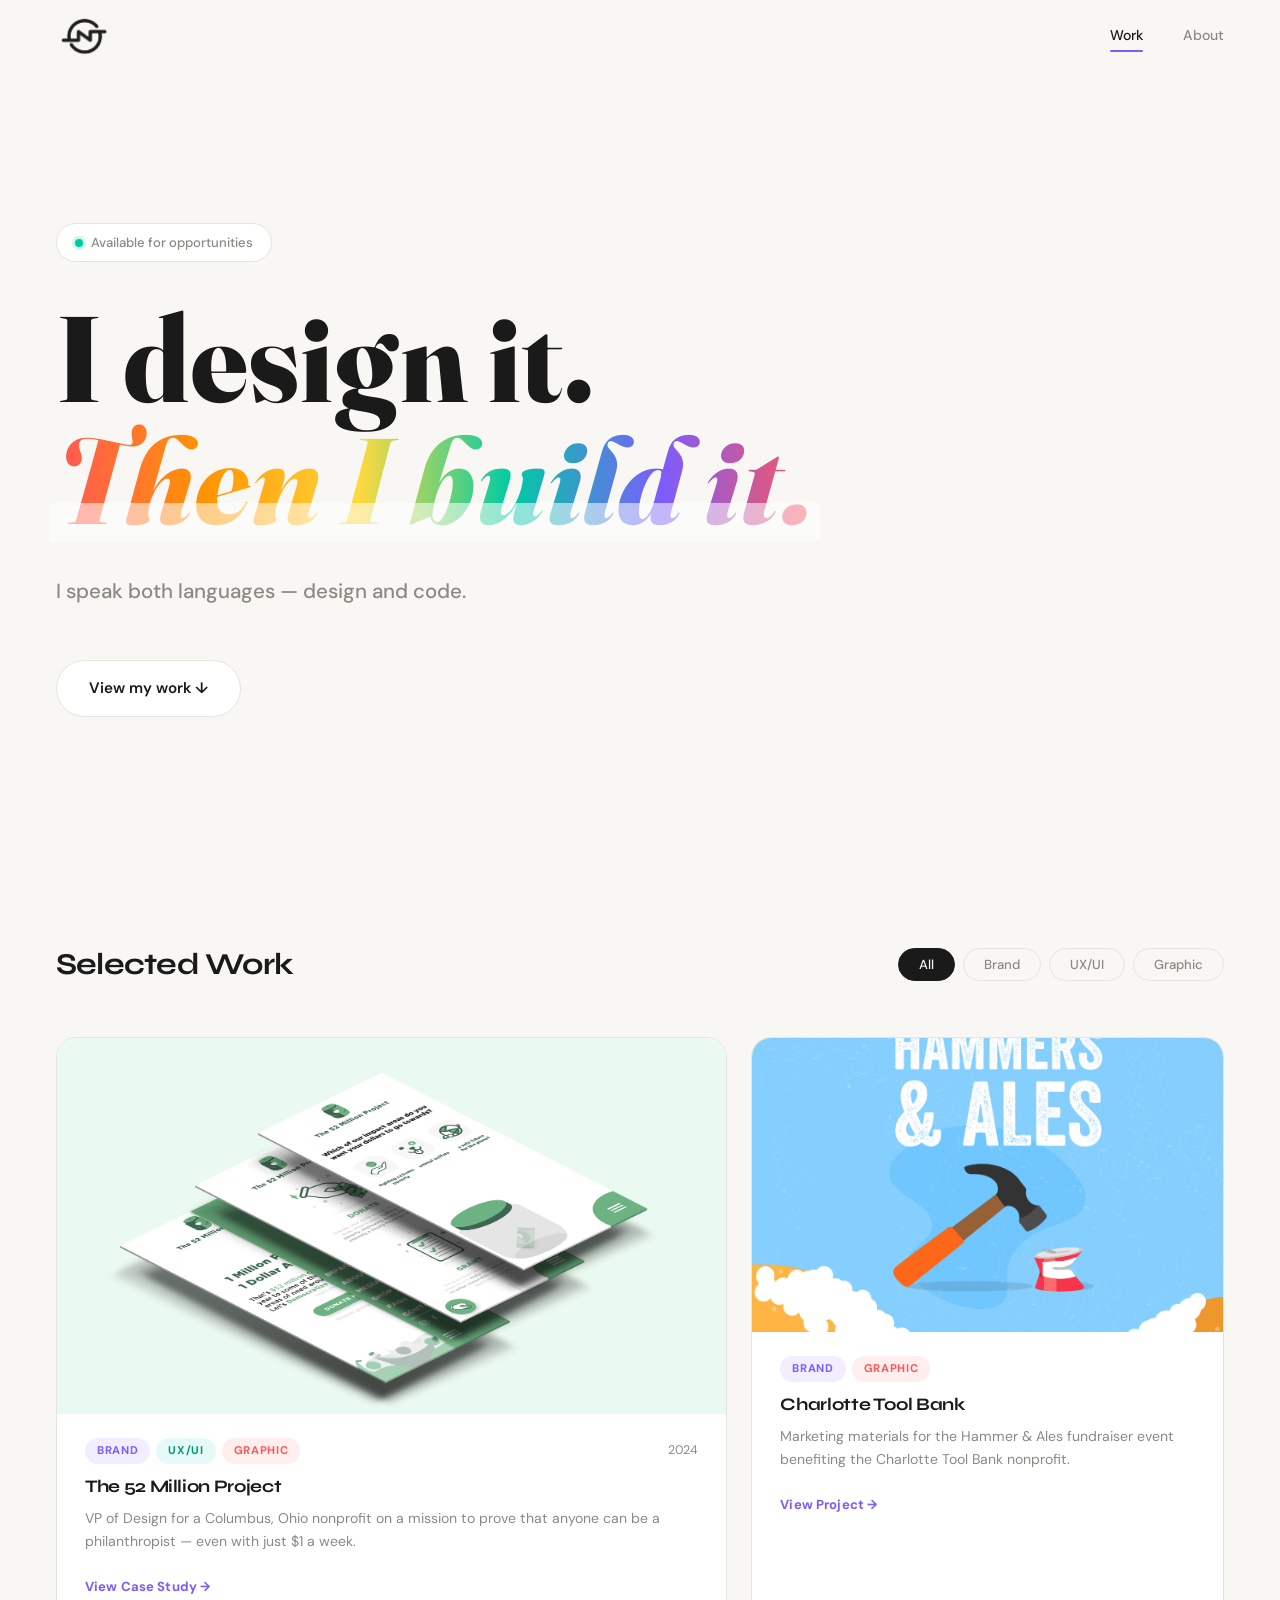
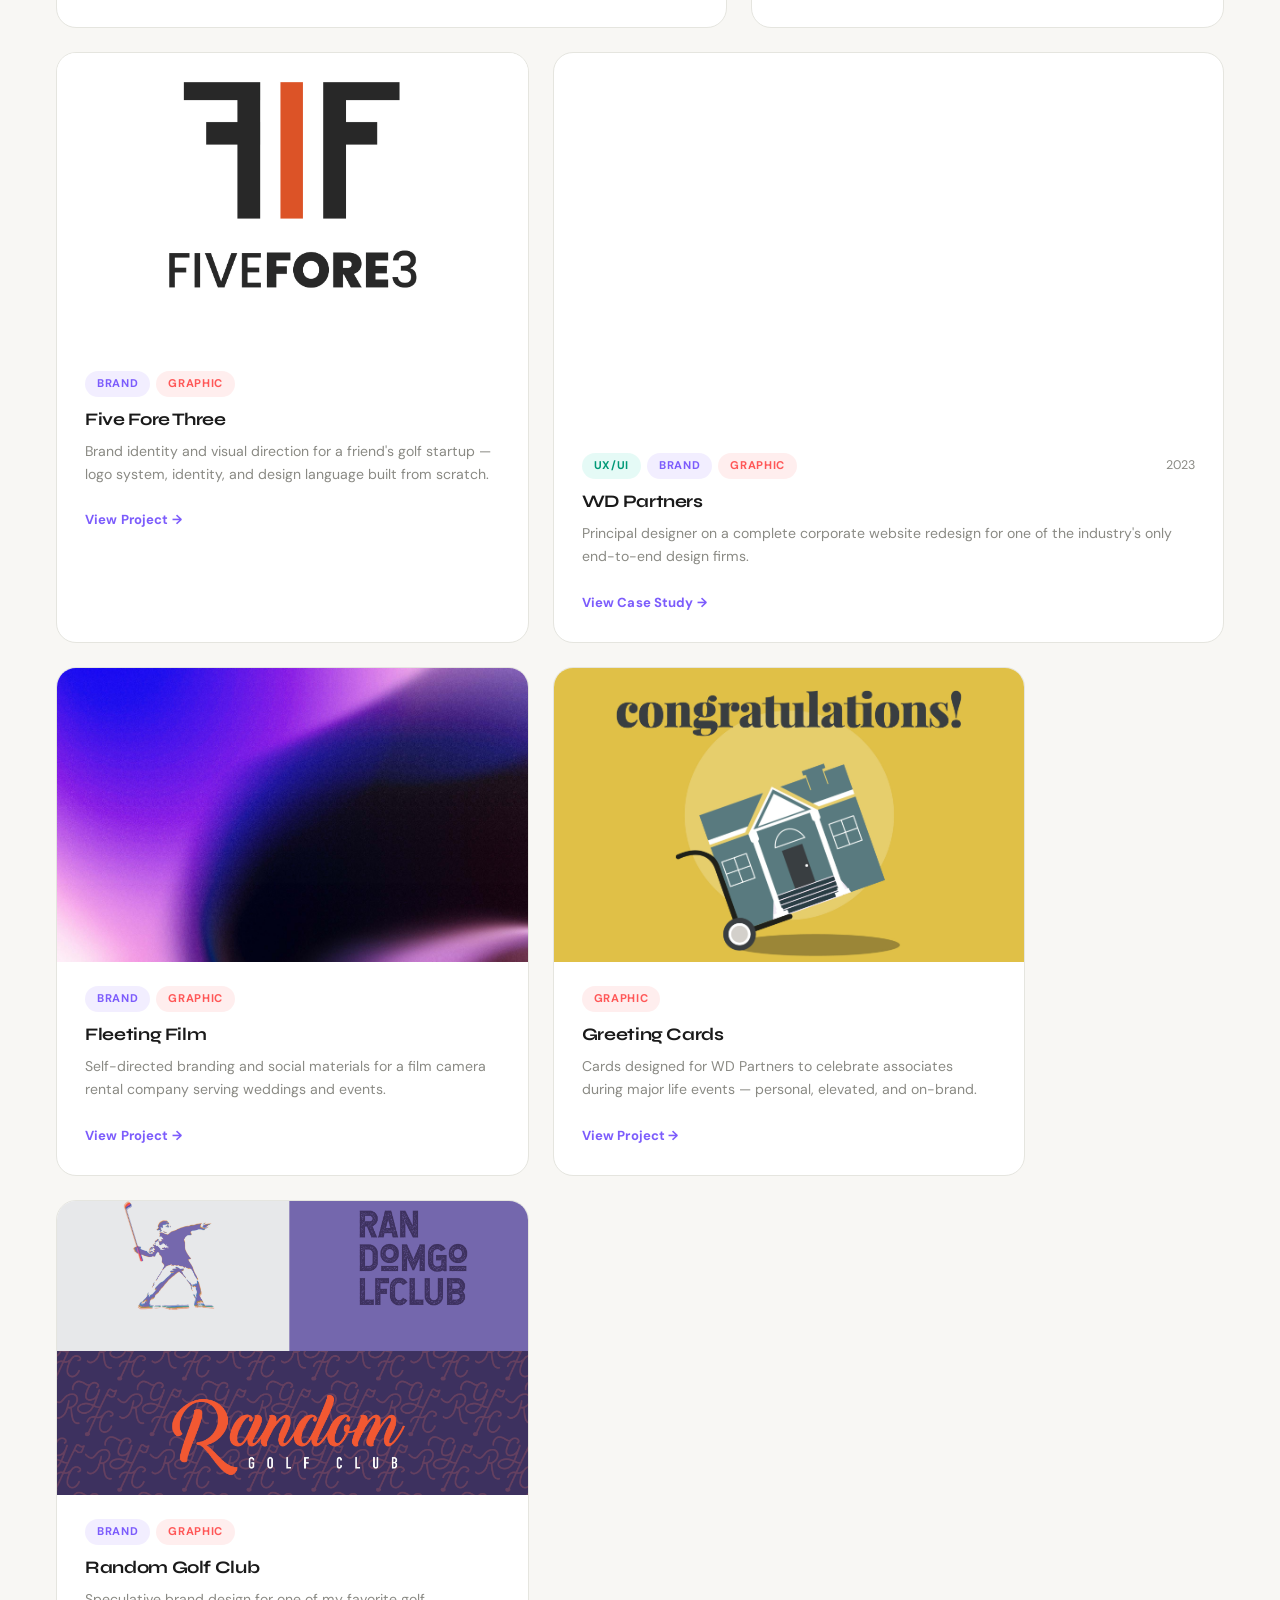
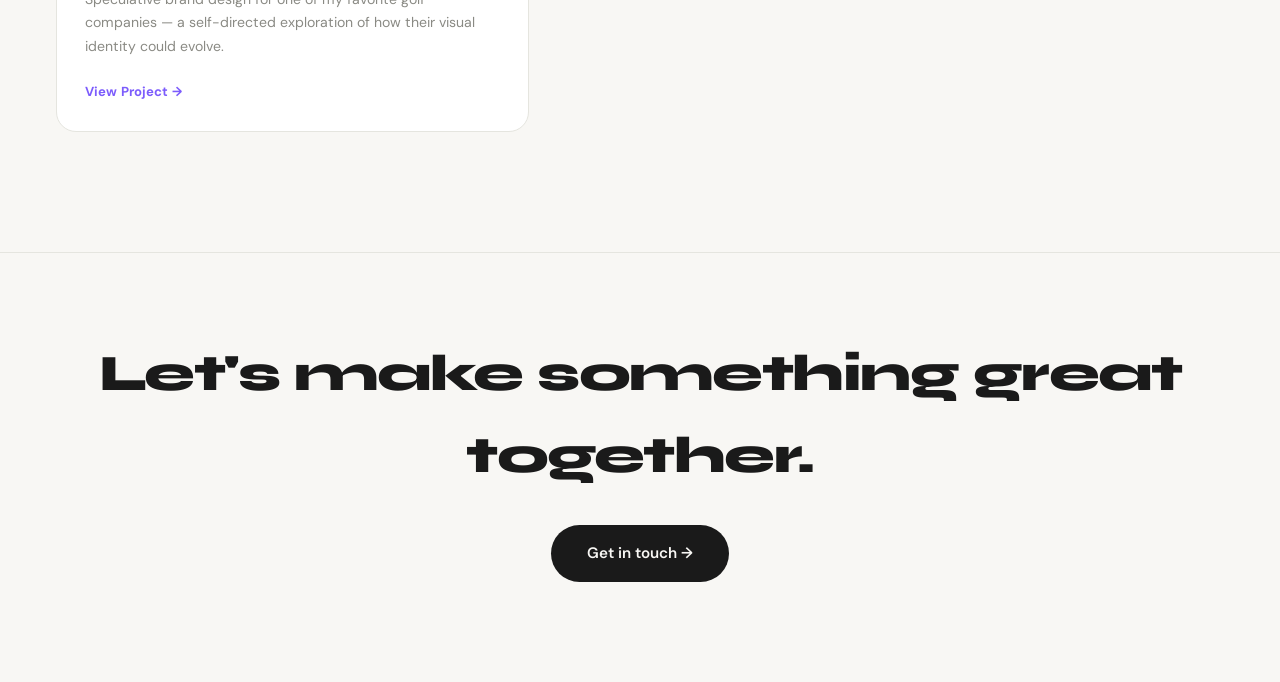
==== commit 3cd254dd: "Swap Five Fore Three hero image, remove logo PNG Co-Authored-By: Claude Sonnet 4.6 <noreply@anthropi" ====
--- a/index.html
+++ b/index.html
@@ -95,7 +95,7 @@
       <!-- Project 3 -->
       <article class="project-card reveal" data-category="brand graphic">
         <a href="other-work.html#five-fore-three" class="project-img-link">
-          <div class="project-img" style="background-image: url('images/FiveForeThreeImages/FiveFore3LogoFinal-01.png'); background-size: cover; background-position: center;">
+          <div class="project-img" style="background-image: url('images/FiveForeThreeImages/FiveFore3-12.jpg'); background-size: cover; background-position: center;">
           </div>
         </a>
         <div class="project-info">
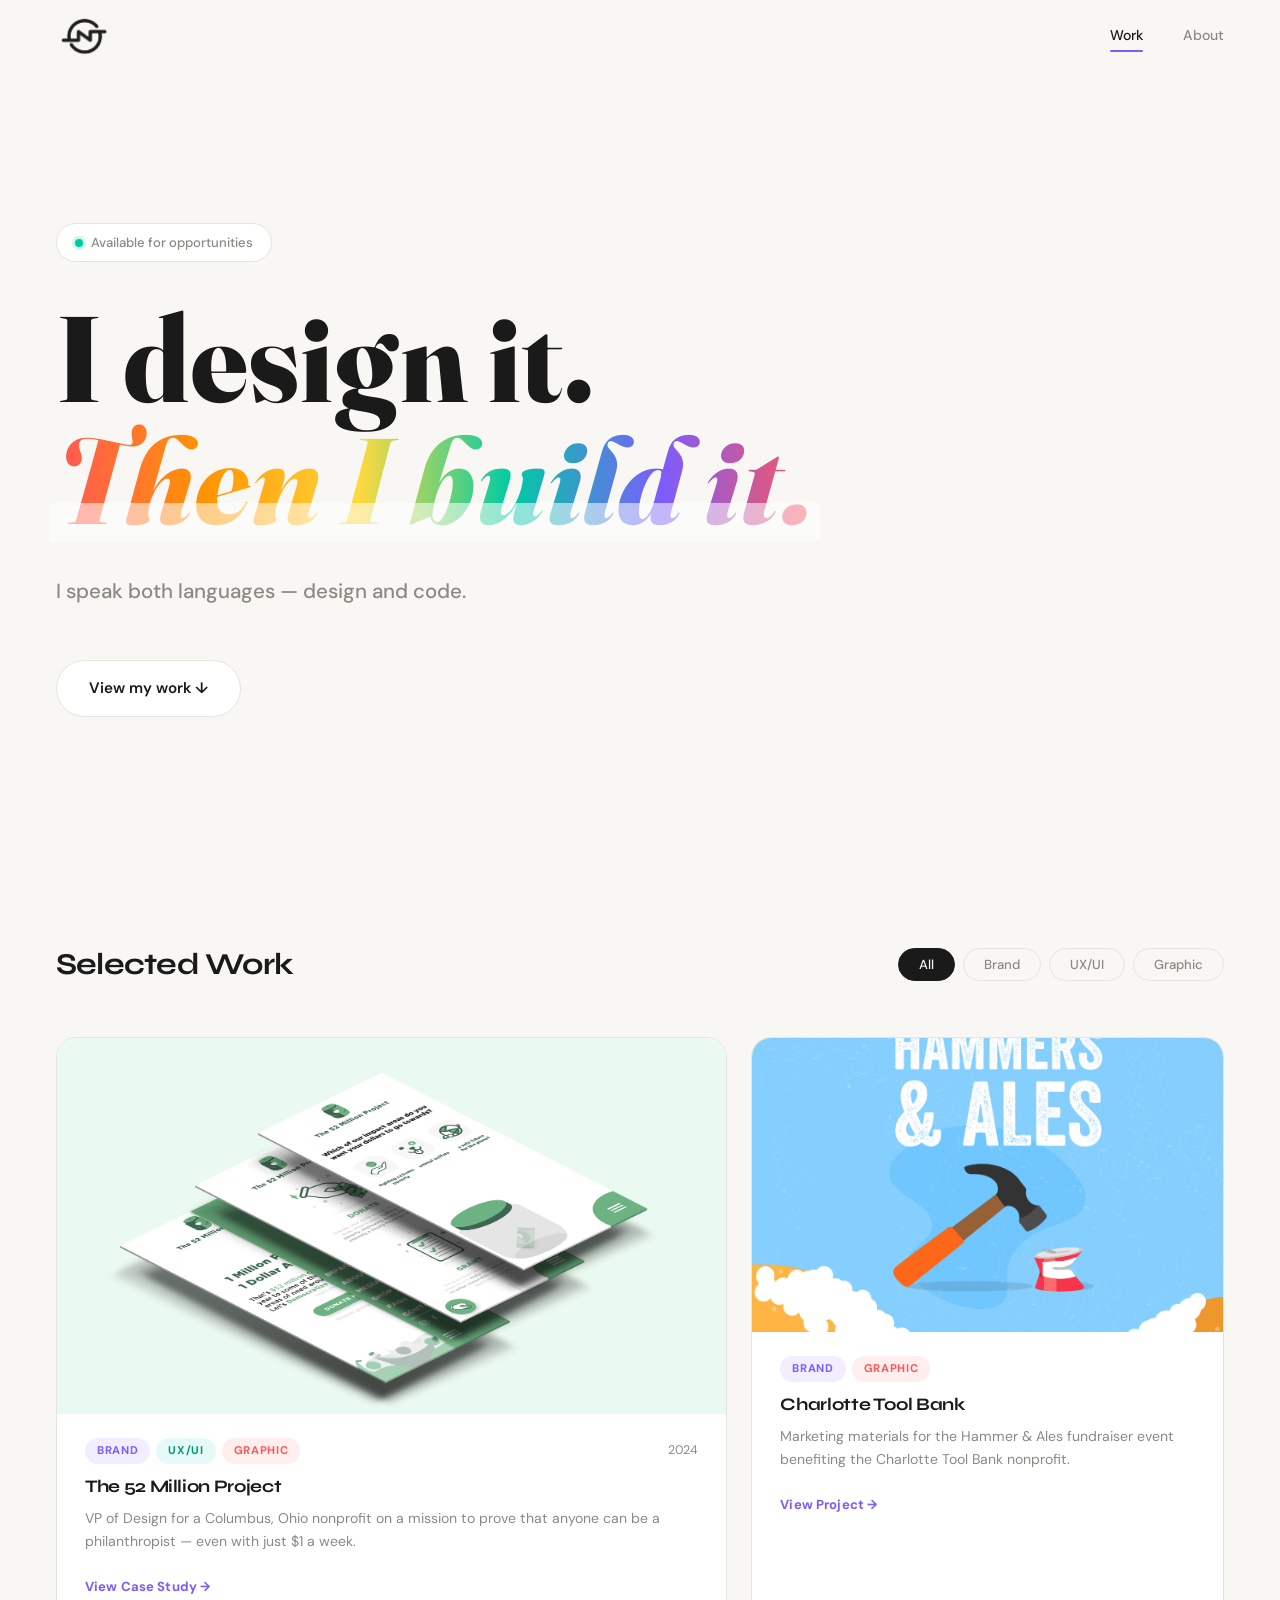
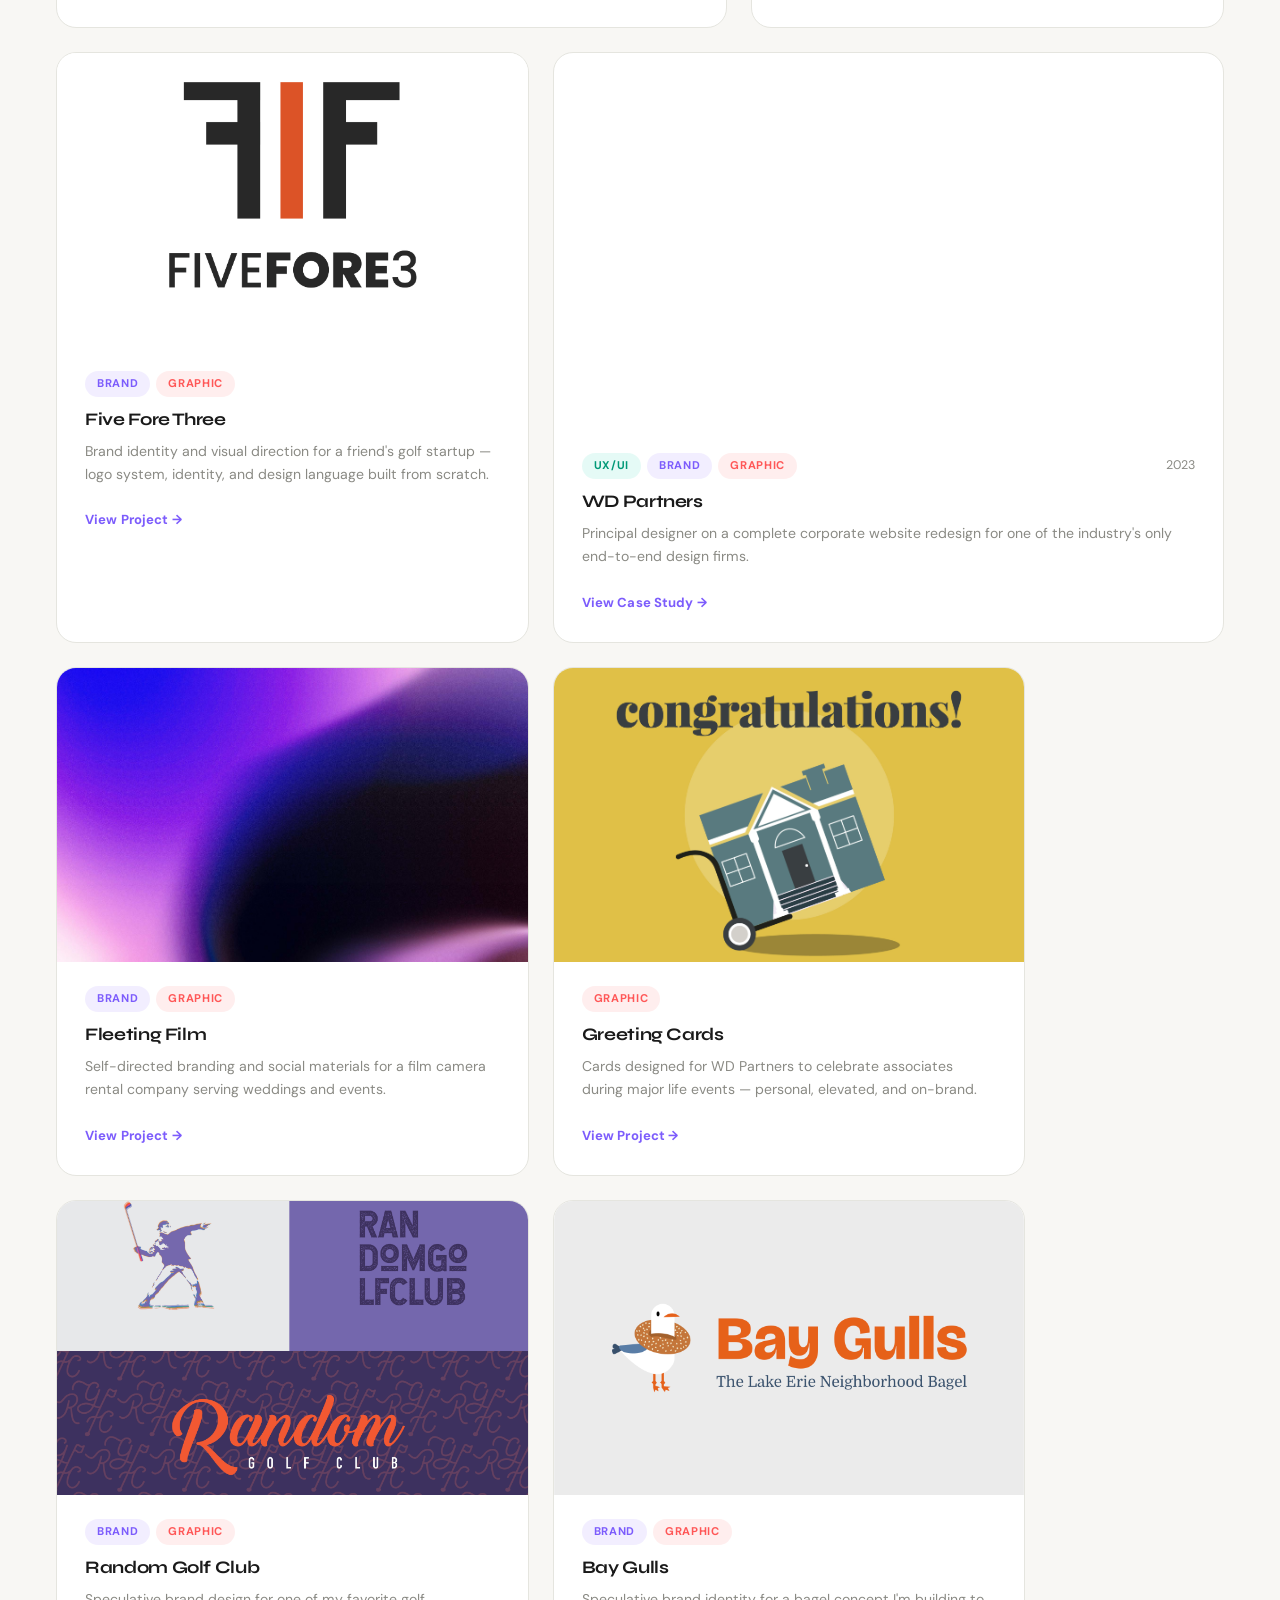
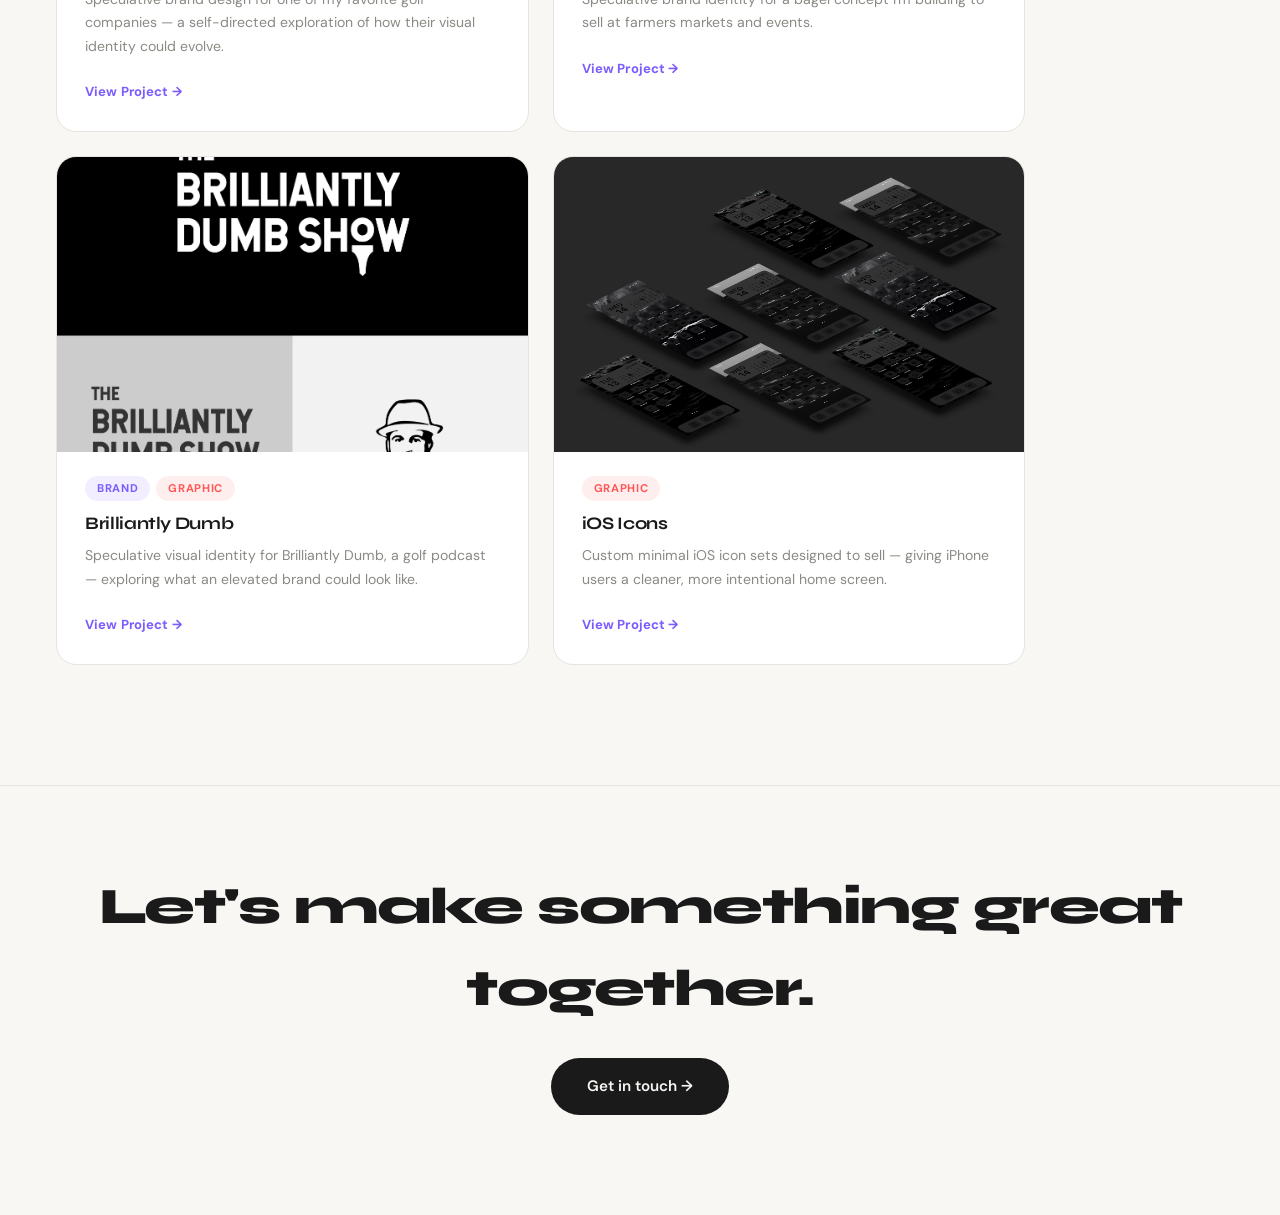
==== commit c939937f: "Add Bay Gulls, Brilliantly Dumb, and iOS Icons projects Co-Authored-By: Claude Sonnet 4.6 <noreply@a" ====
--- a/index.html
+++ b/index.html
@@ -188,6 +188,62 @@
         </div>
       </article>
 
+      <!-- Project 8 -->
+      <article class="project-card reveal" data-category="brand graphic">
+        <a href="other-work.html#bay-gulls" class="project-img-link">
+          <div class="project-img" style="background-image: url('images/BayGulls/BayGulls.png'); background-size: cover; background-position: center;">
+          </div>
+        </a>
+        <div class="project-info">
+          <div class="project-meta">
+            <div class="project-tags">
+              <span class="project-tag tag-purple">Brand</span>
+              <span class="project-tag tag-coral">Graphic</span>
+            </div>
+          </div>
+          <h3 class="project-title">Bay Gulls</h3>
+          <p class="project-desc">Speculative brand identity for a bagel concept I'm building to sell at farmers markets and events.</p>
+          <a href="other-work.html#bay-gulls" class="project-link">View Project →</a>
+        </div>
+      </article>
+
+      <!-- Project 9 -->
+      <article class="project-card reveal" data-category="brand graphic">
+        <a href="other-work.html#brilliantly-dumb" class="project-img-link">
+          <div class="project-img" style="background-image: url('images/BrilliantlyDumb/Brilliantly%20Dumb-02.jpg'); background-size: cover; background-position: center;">
+          </div>
+        </a>
+        <div class="project-info">
+          <div class="project-meta">
+            <div class="project-tags">
+              <span class="project-tag tag-purple">Brand</span>
+              <span class="project-tag tag-coral">Graphic</span>
+            </div>
+          </div>
+          <h3 class="project-title">Brilliantly Dumb</h3>
+          <p class="project-desc">Speculative visual identity for Brilliantly Dumb, a golf podcast — exploring what an elevated brand could look like.</p>
+          <a href="other-work.html#brilliantly-dumb" class="project-link">View Project →</a>
+        </div>
+      </article>
+
+      <!-- Project 10 -->
+      <article class="project-card reveal" data-category="graphic">
+        <a href="other-work.html#ios-icons" class="project-img-link">
+          <div class="project-img" style="background-image: url('images/iOSIcons/IsometricMockup.jpg'); background-size: cover; background-position: center;">
+          </div>
+        </a>
+        <div class="project-info">
+          <div class="project-meta">
+            <div class="project-tags">
+              <span class="project-tag tag-coral">Graphic</span>
+            </div>
+          </div>
+          <h3 class="project-title">iOS Icons</h3>
+          <p class="project-desc">Custom minimal iOS icon sets designed to sell — giving iPhone users a cleaner, more intentional home screen.</p>
+          <a href="other-work.html#ios-icons" class="project-link">View Project →</a>
+        </div>
+      </article>
+
     </div>
   </section>
 
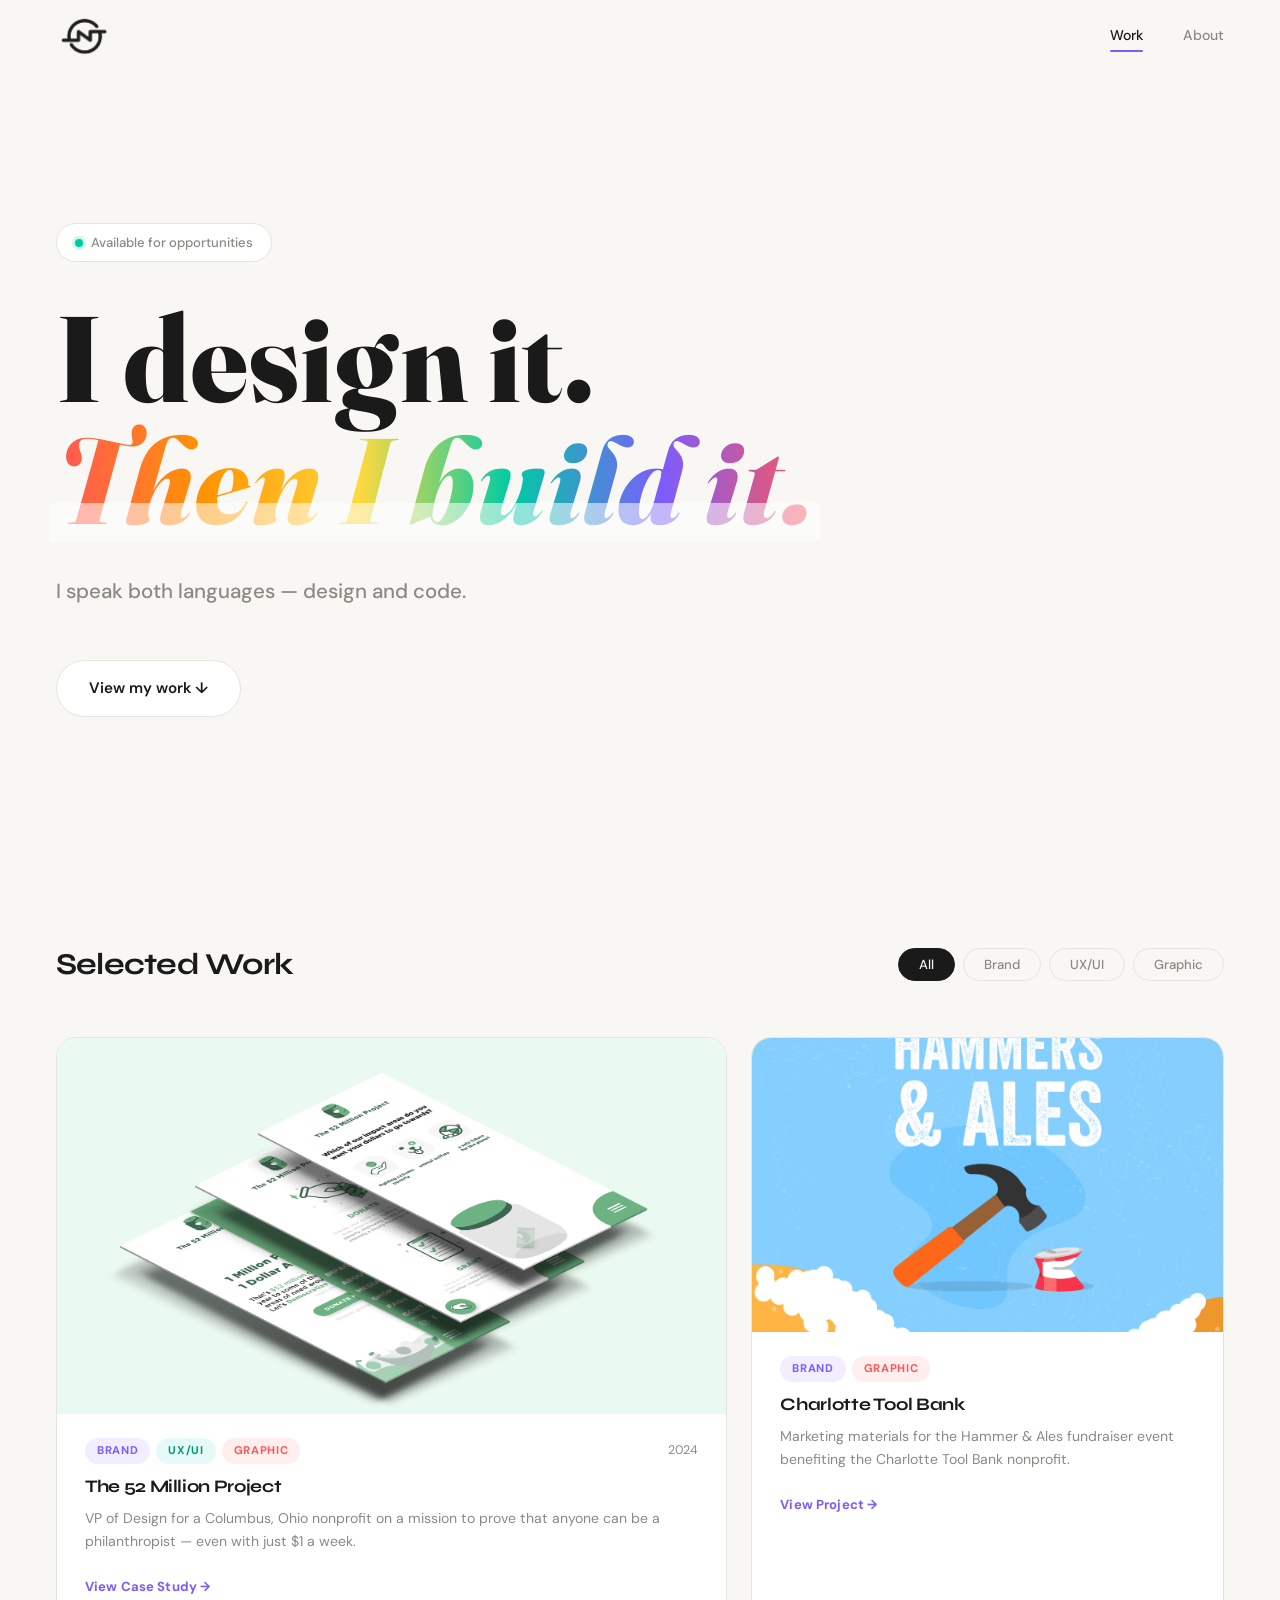
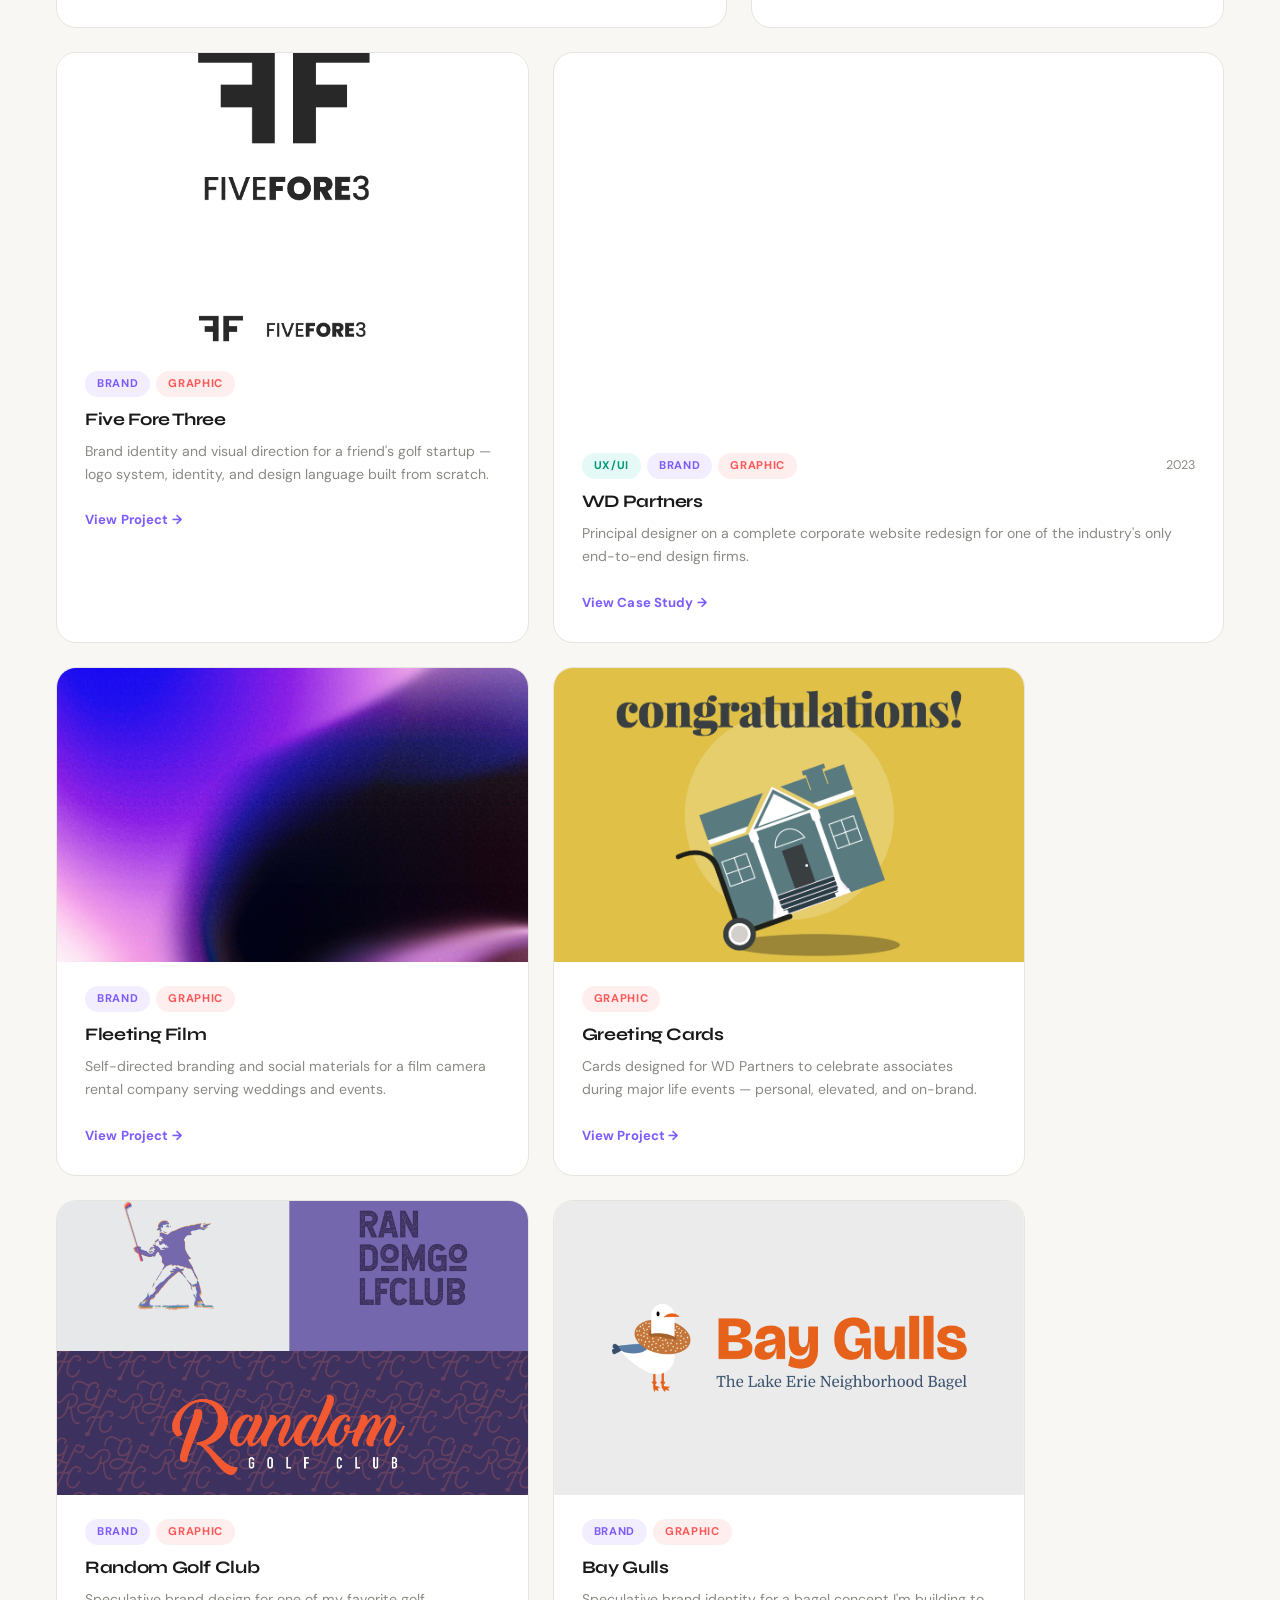
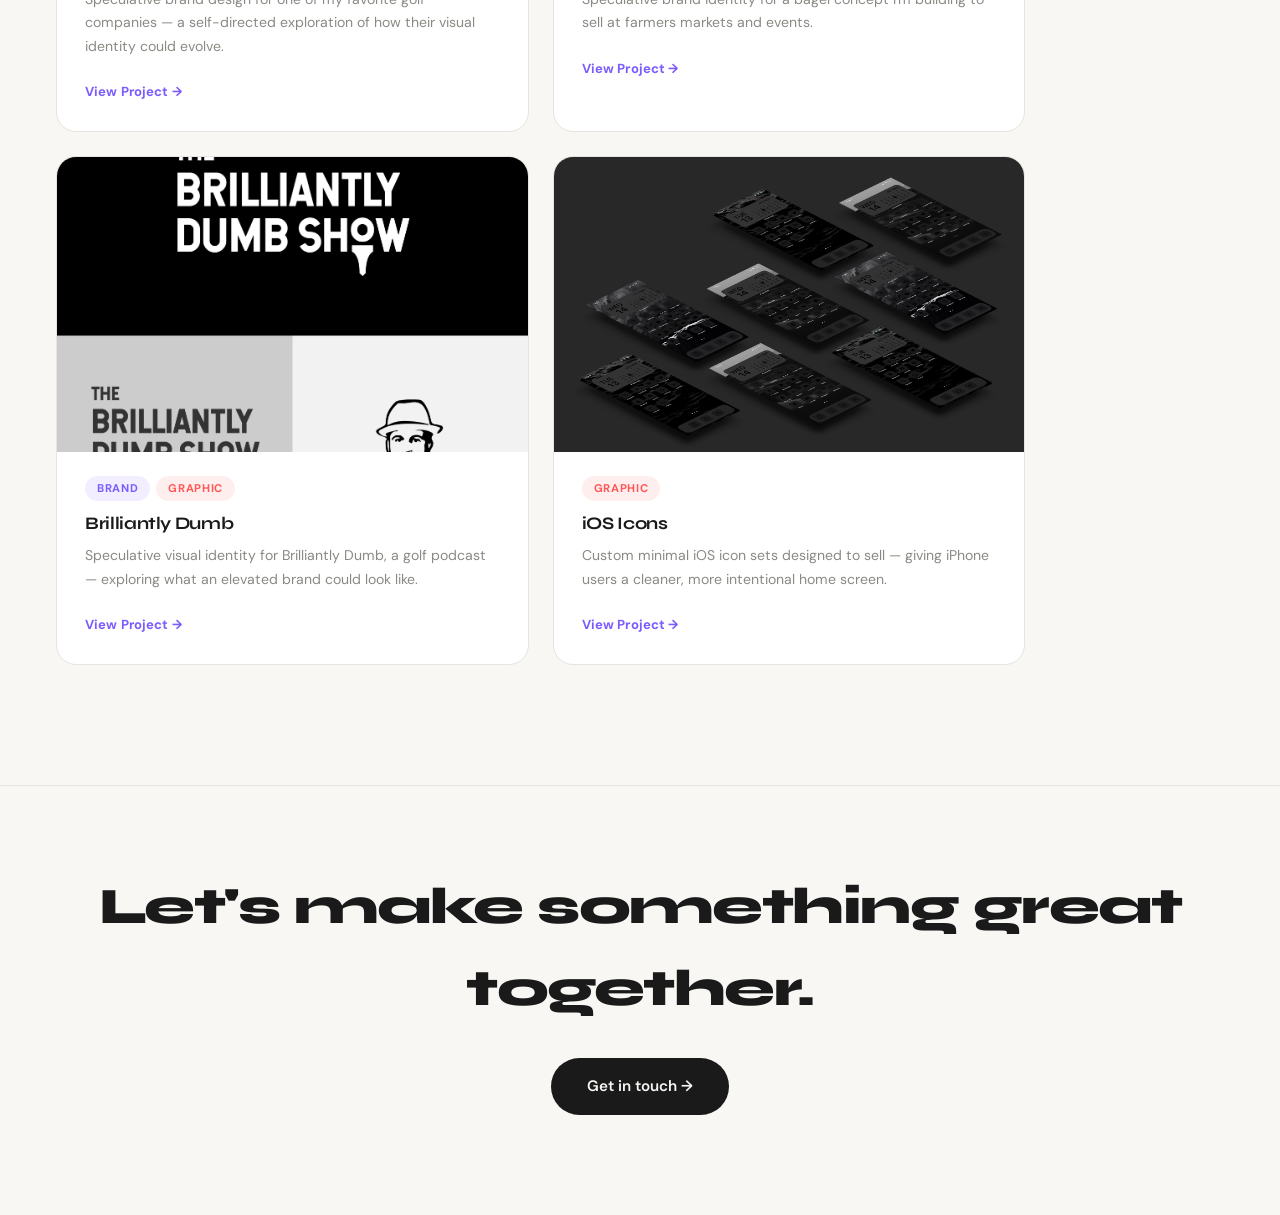
==== commit 824ab482: "Swap Five Fore Three hero to 13, keep 12 as supporting image Co-Authored-By: Claude Sonnet 4.6 <nore" ====
--- a/index.html
+++ b/index.html
@@ -95,7 +95,7 @@
       <!-- Project 3 -->
       <article class="project-card reveal" data-category="brand graphic">
         <a href="other-work.html#five-fore-three" class="project-img-link">
-          <div class="project-img" style="background-image: url('images/FiveForeThreeImages/FiveFore3-12.jpg'); background-size: cover; background-position: center;">
+          <div class="project-img" style="background-image: url('images/FiveForeThreeImages/FiveFore3-13.jpg'); background-size: cover; background-position: center;">
           </div>
         </a>
         <div class="project-info">
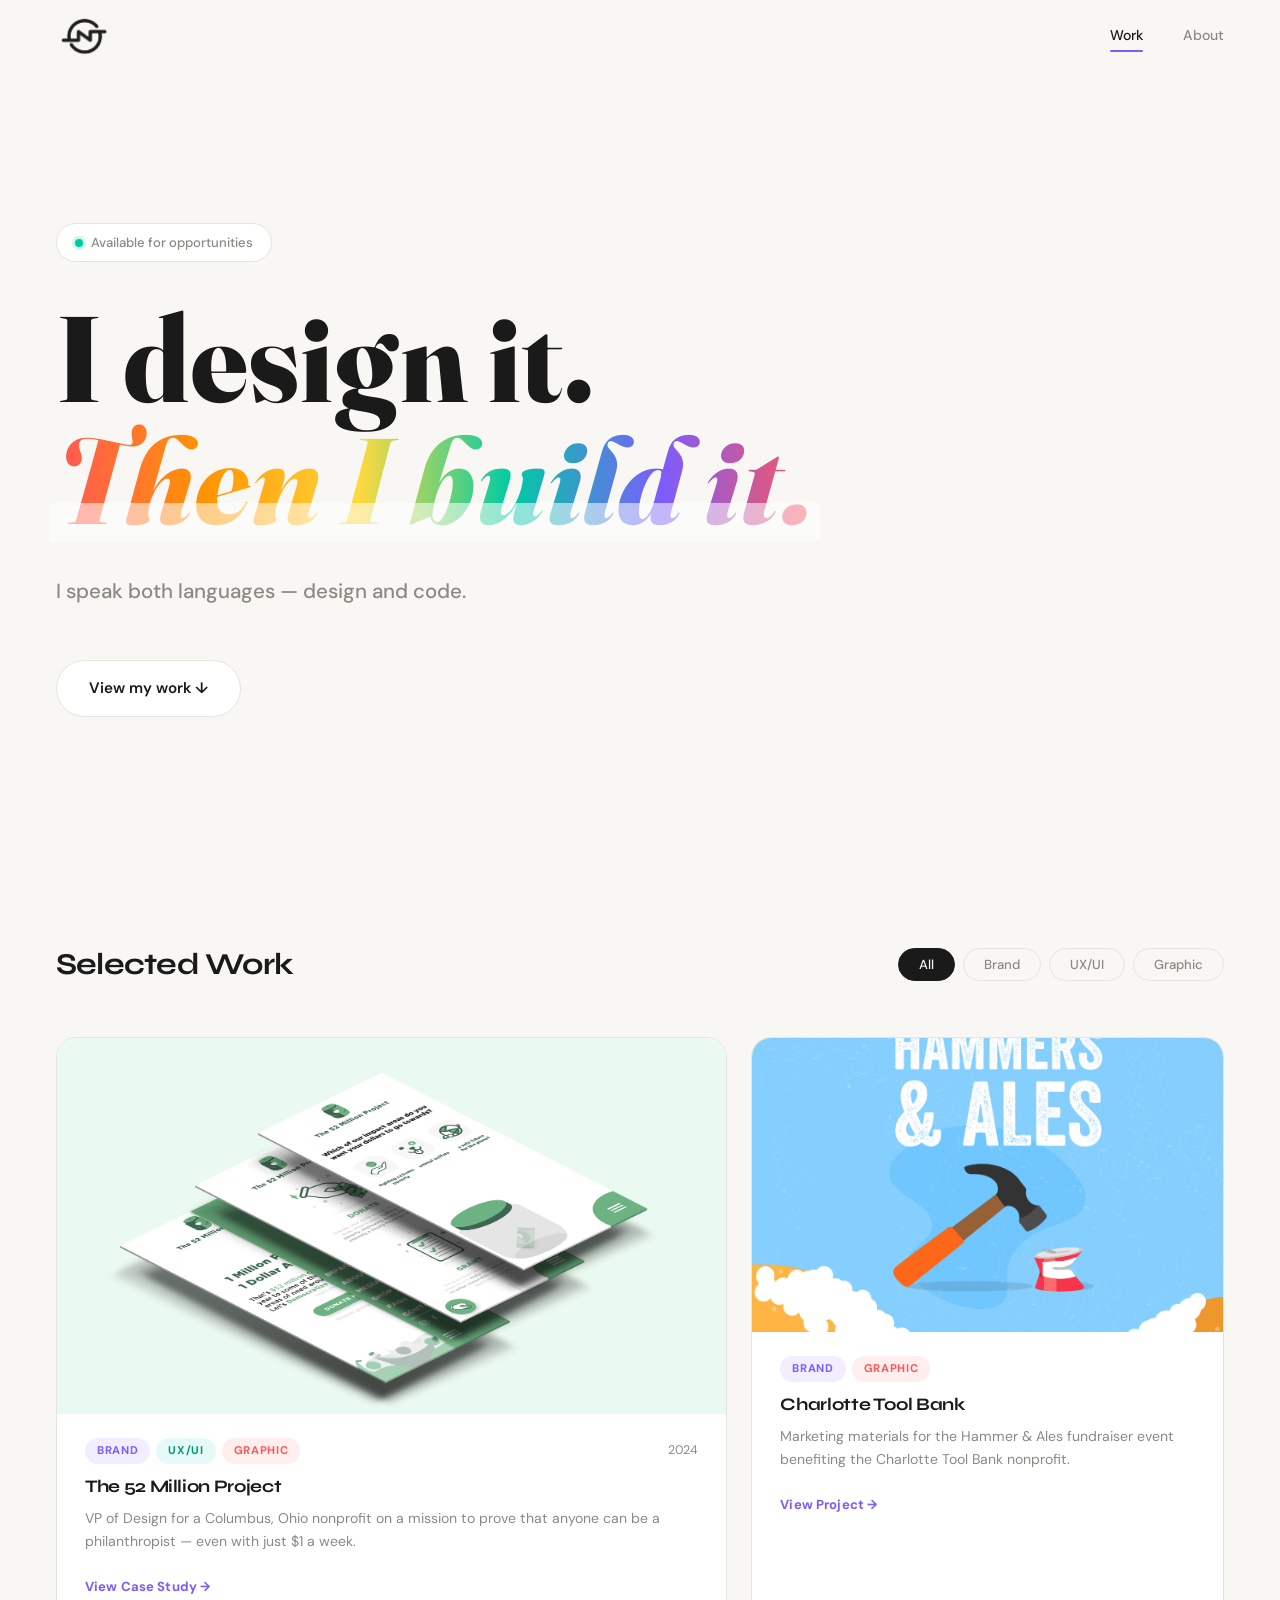
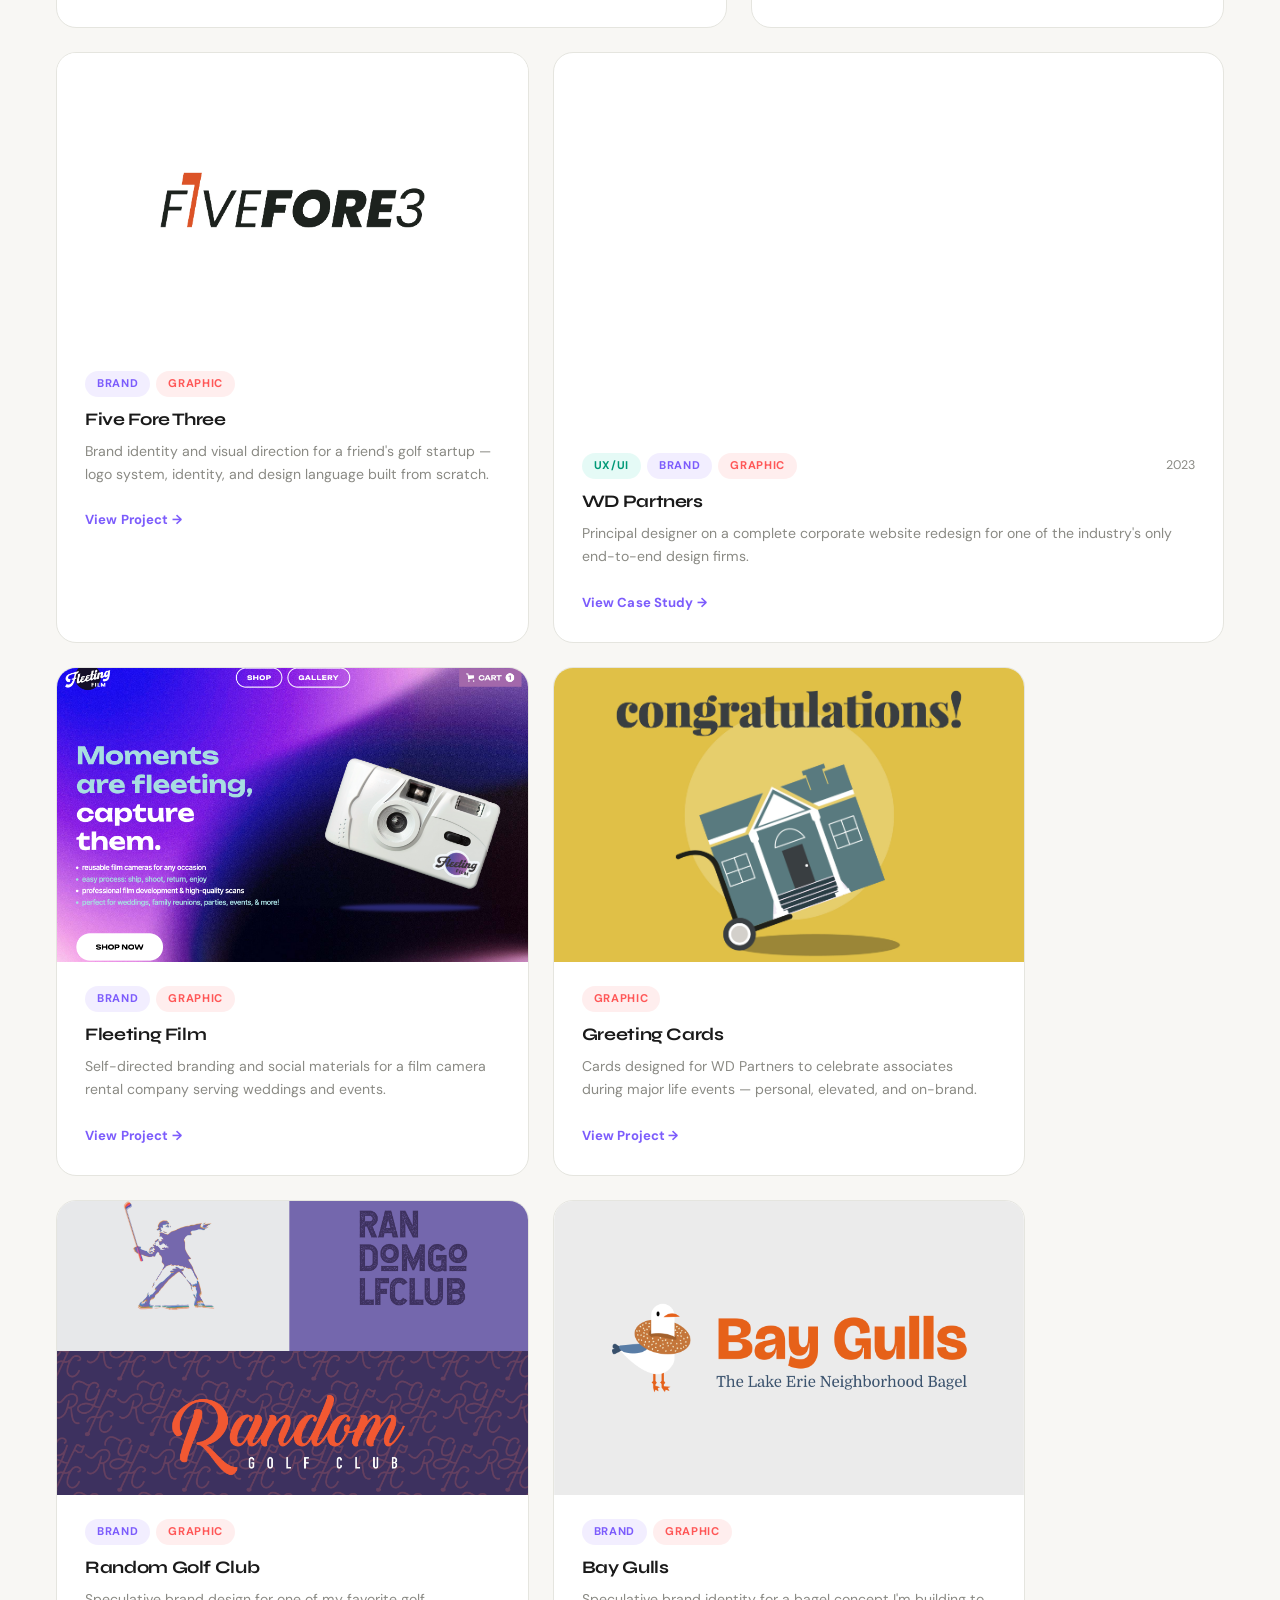
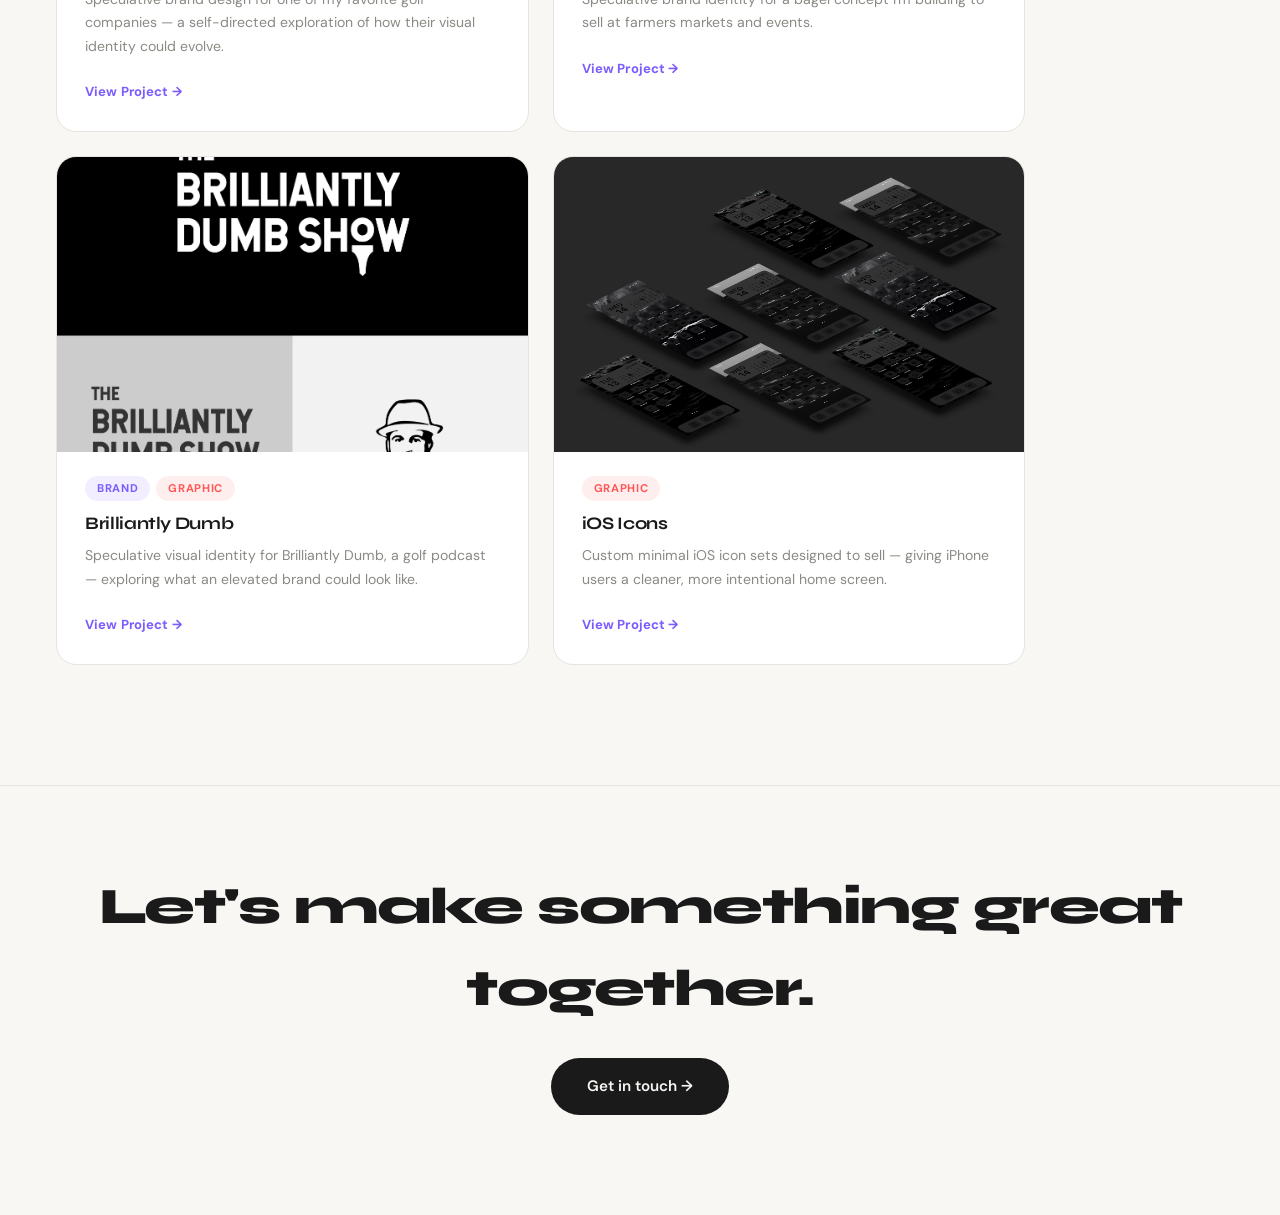
==== commit 3a266012: "Update images and resume Co-Authored-By: Claude Sonnet 4.6 <noreply@anthropic.com>" ====
--- a/index.html
+++ b/index.html
@@ -3,7 +3,7 @@
 <head>
   <meta charset="UTF-8">
   <meta name="viewport" content="width=device-width, initial-scale=1.0">
-  <title>Your Name — Designer</title>
+  <title>Nick Stewart — Designer & Developer</title>
   <link rel="preconnect" href="https://fonts.googleapis.com">
   <link rel="preconnect" href="https://fonts.gstatic.com" crossorigin>
   <link href="https://fonts.googleapis.com/css2?family=Fraunces:ital,opsz,wght@0,9..144,700;0,9..144,800;1,9..144,700;1,9..144,800&family=Syne:wght@400;600;700;800&family=DM+Sans:ital,opsz,wght@0,9..40,300;0,9..40,400;0,9..40,500;1,9..40,300&display=swap" rel="stylesheet">
@@ -95,7 +95,7 @@
       <!-- Project 3 -->
       <article class="project-card reveal" data-category="brand graphic">
         <a href="other-work.html#five-fore-three" class="project-img-link">
-          <div class="project-img" style="background-image: url('images/FiveForeThreeImages/FiveFore3-13.jpg'); background-size: cover; background-position: center;">
+          <div class="project-img" style="background-image: url('images/FiveForeThreeImages/FiveFore3-07.jpg'); background-size: cover; background-position: center;">
           </div>
         </a>
         <div class="project-info">
@@ -135,7 +135,7 @@
       <!-- Project 5 -->
       <article class="project-card reveal" data-category="brand graphic">
         <a href="other-work.html#fleeting-film" class="project-img-link">
-          <div class="project-img" style="background-image: url('images/FleetingFilmImages/HeroImage.jpeg'); background-size: cover; background-position: center;">
+          <div class="project-img" style="background-image: url('images/FleetingFilmImages/HeroImage.jpg'); background-size: cover; background-position: center;">
           </div>
         </a>
         <div class="project-info">
